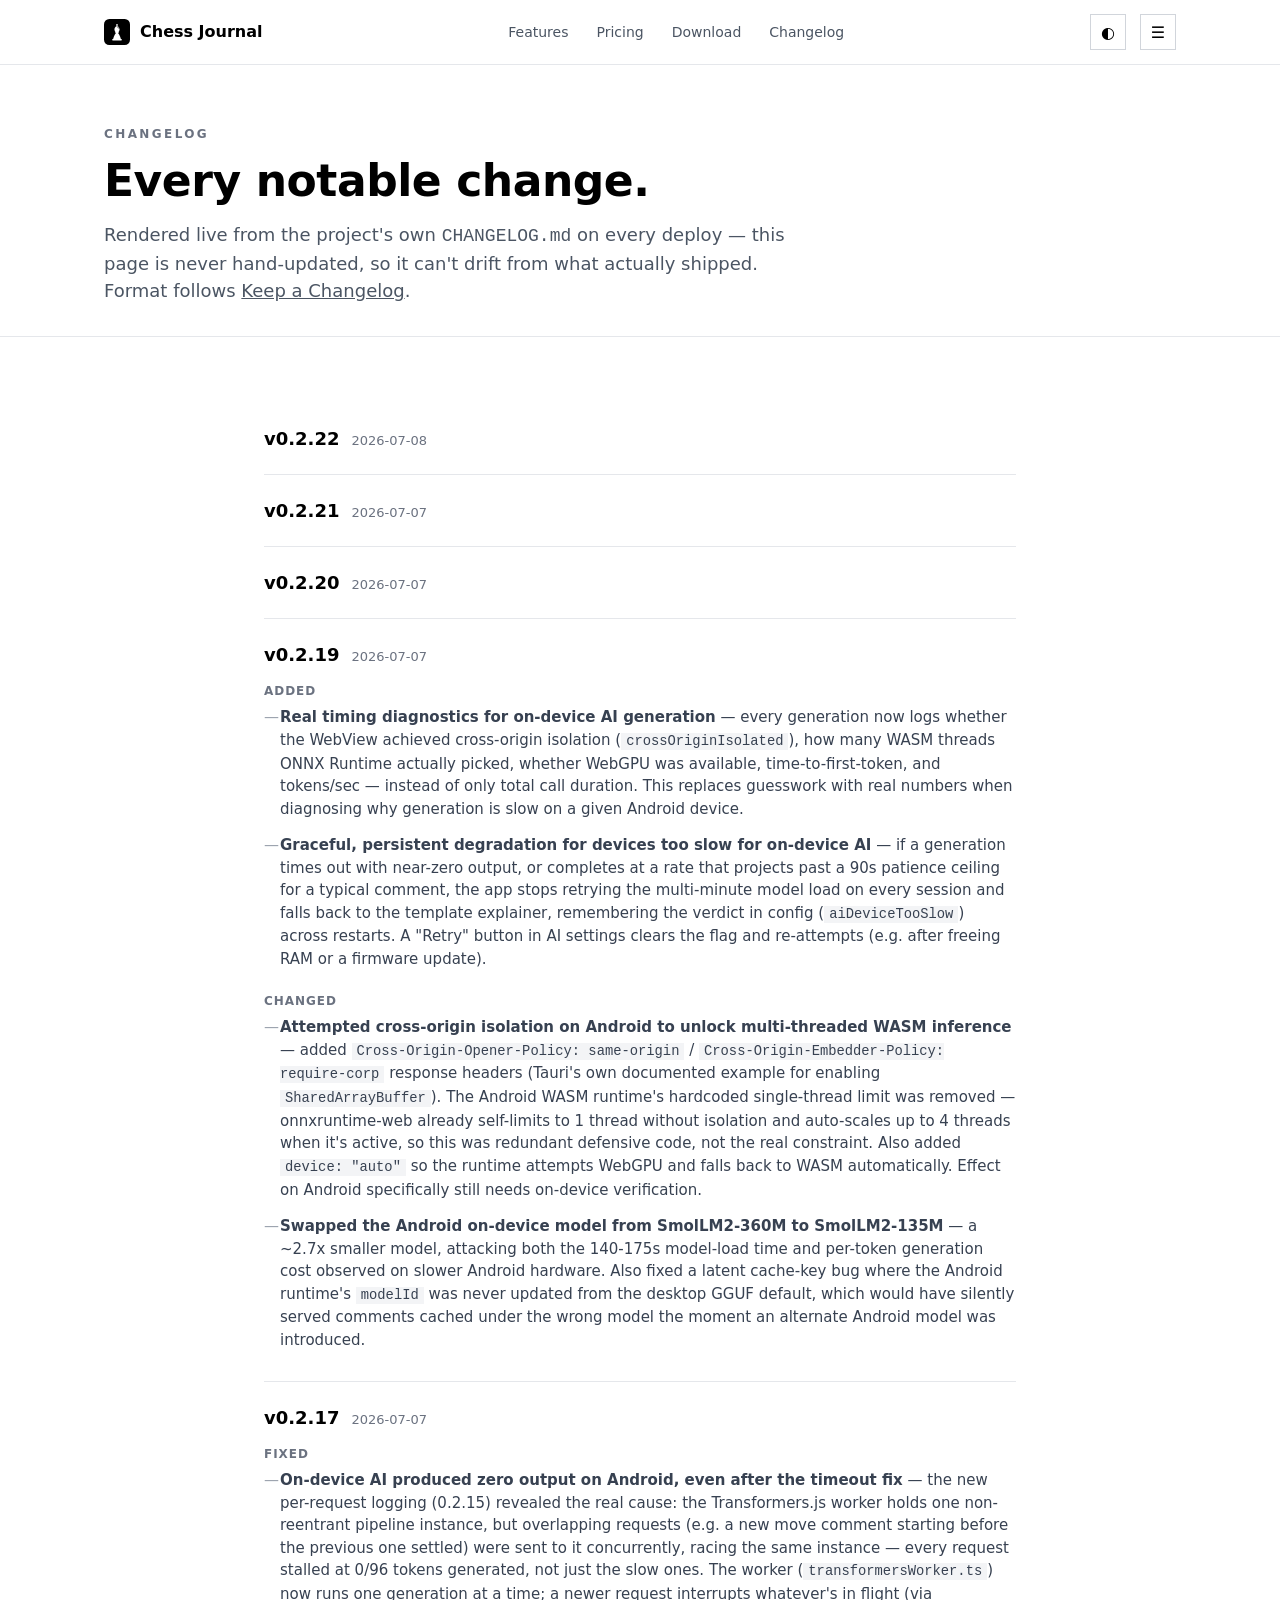
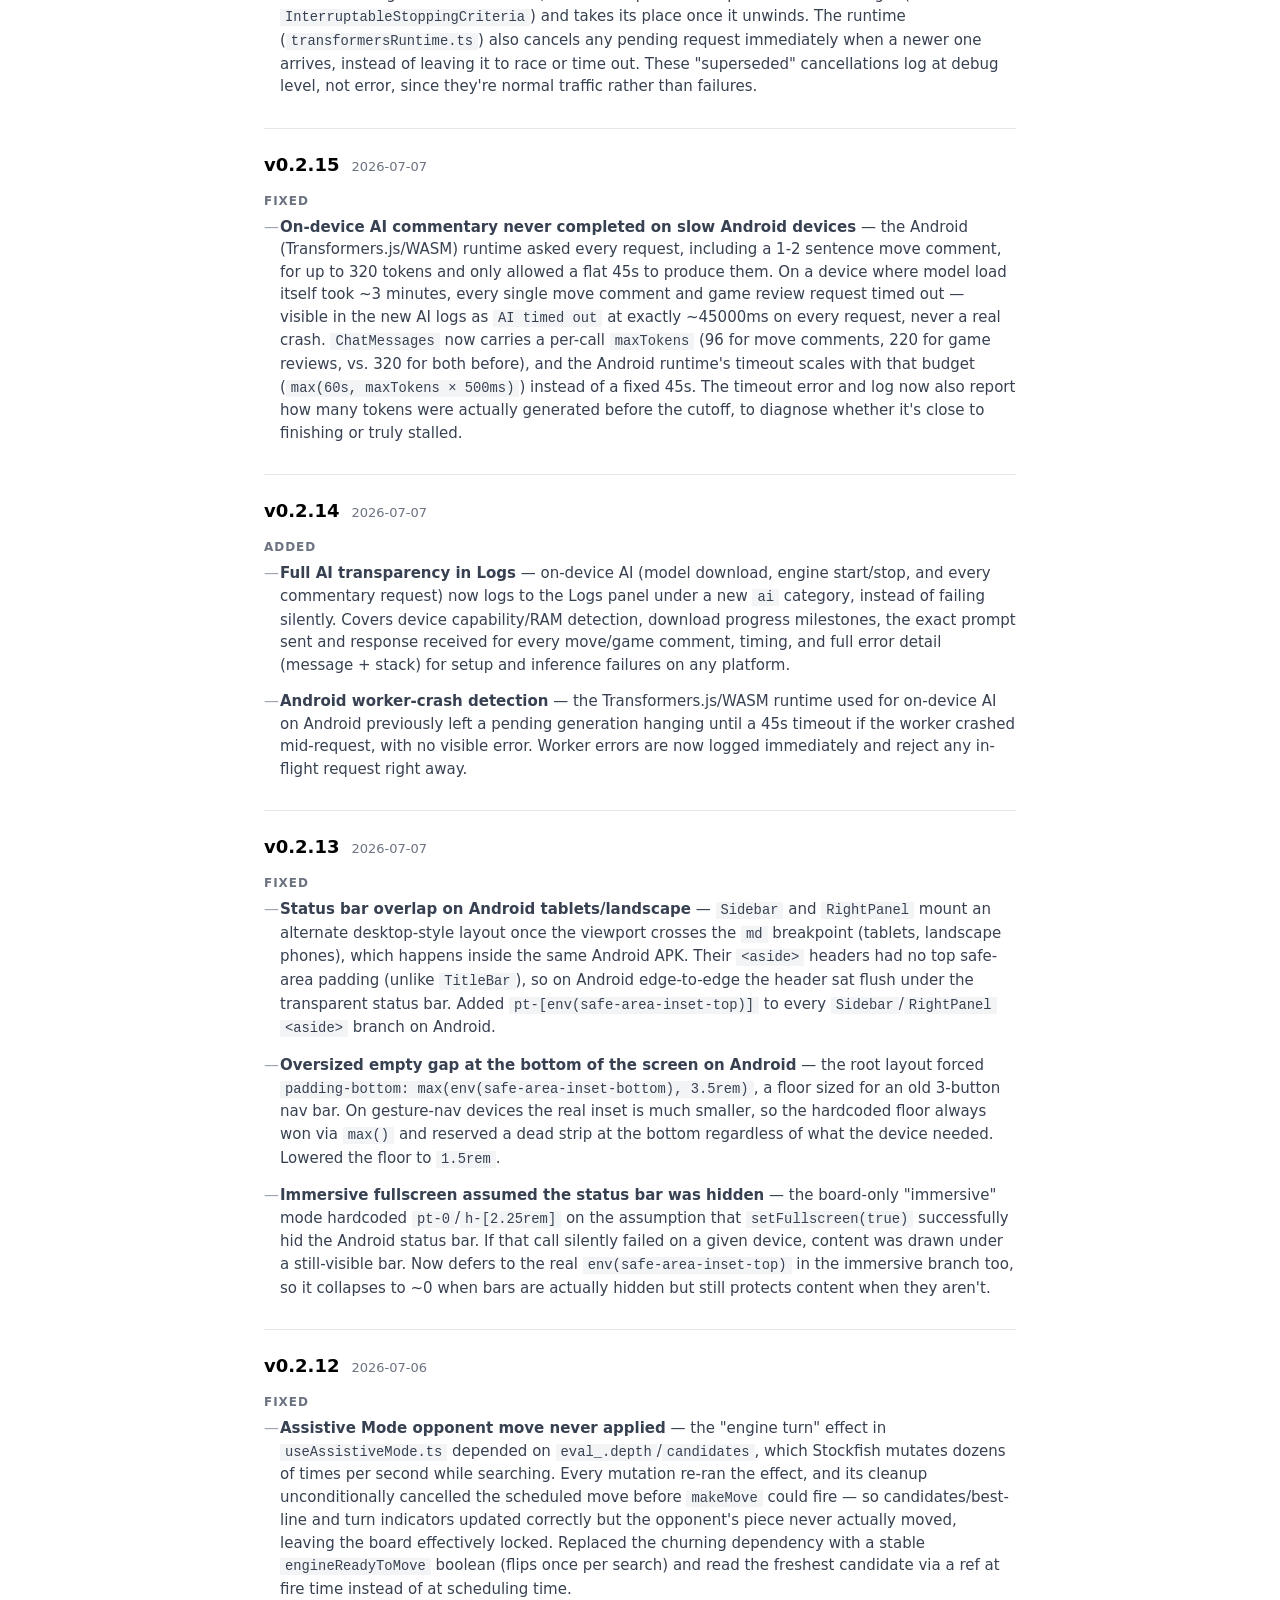
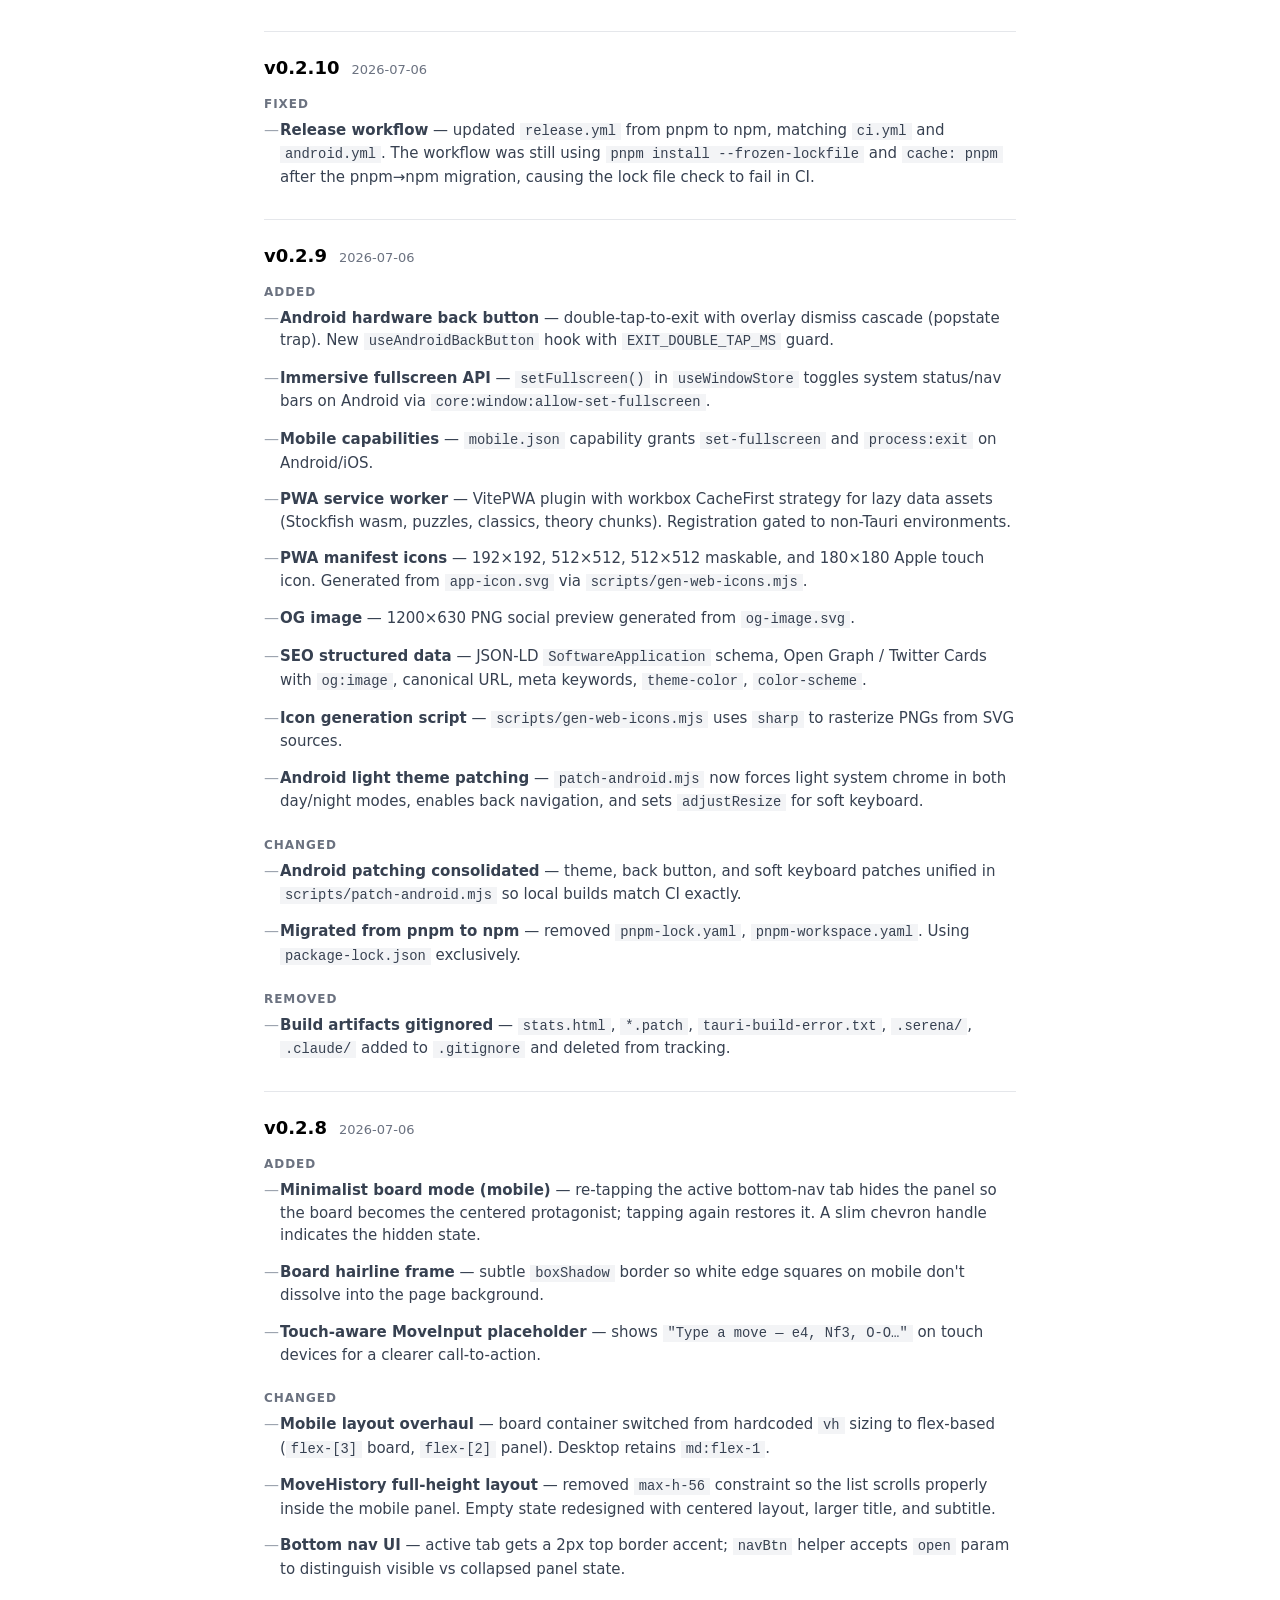
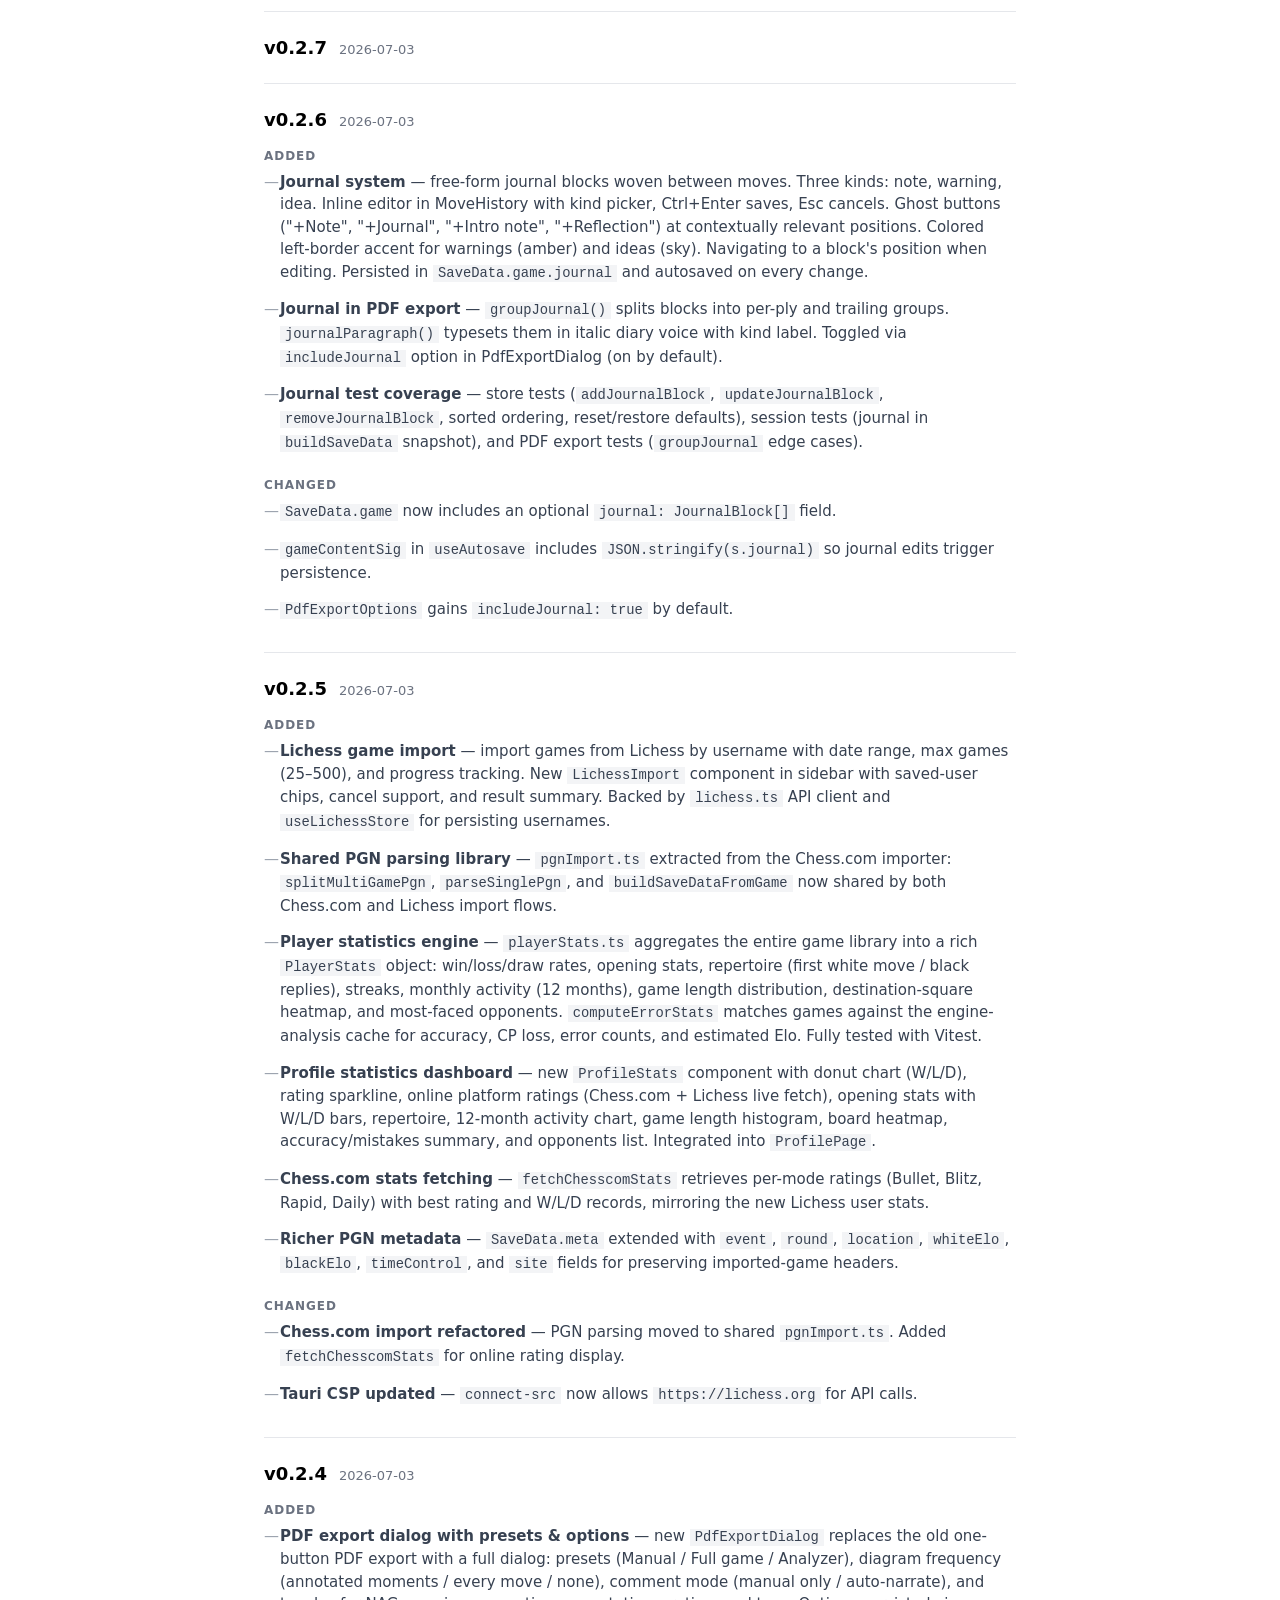
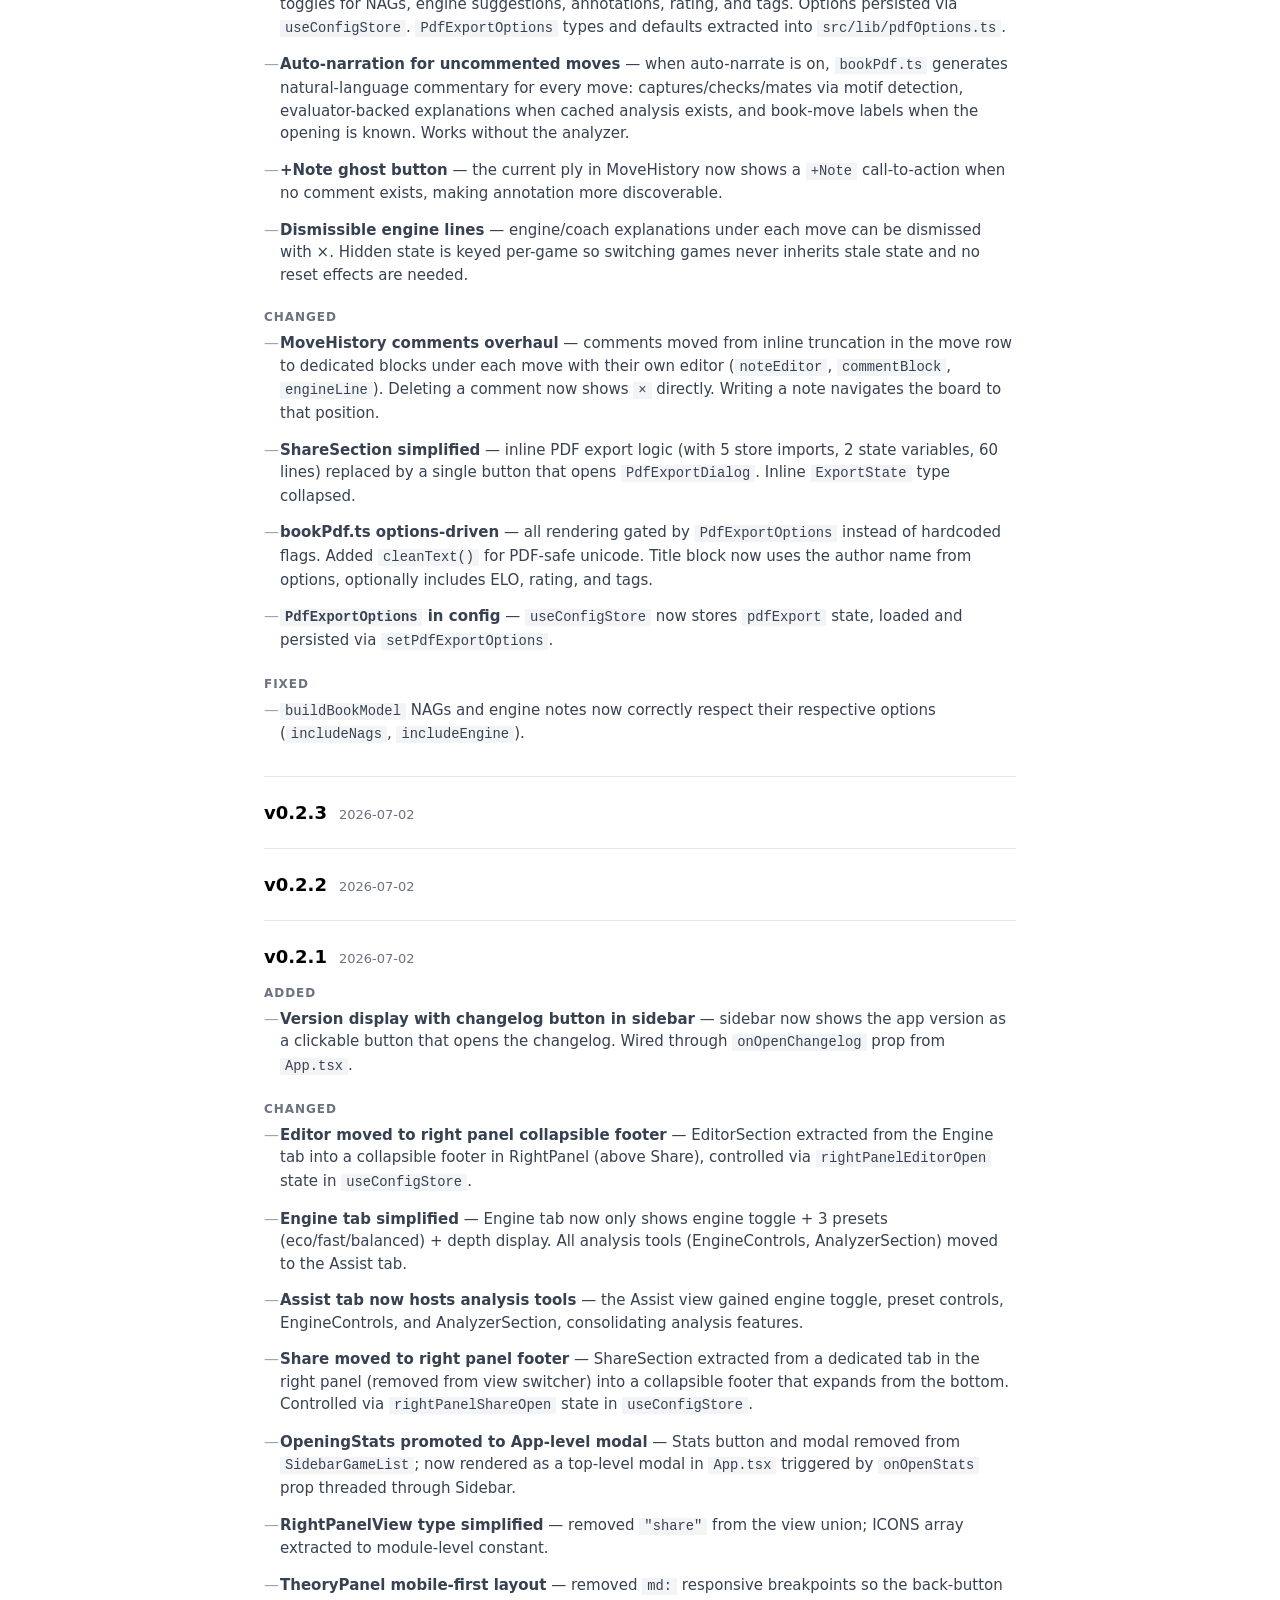
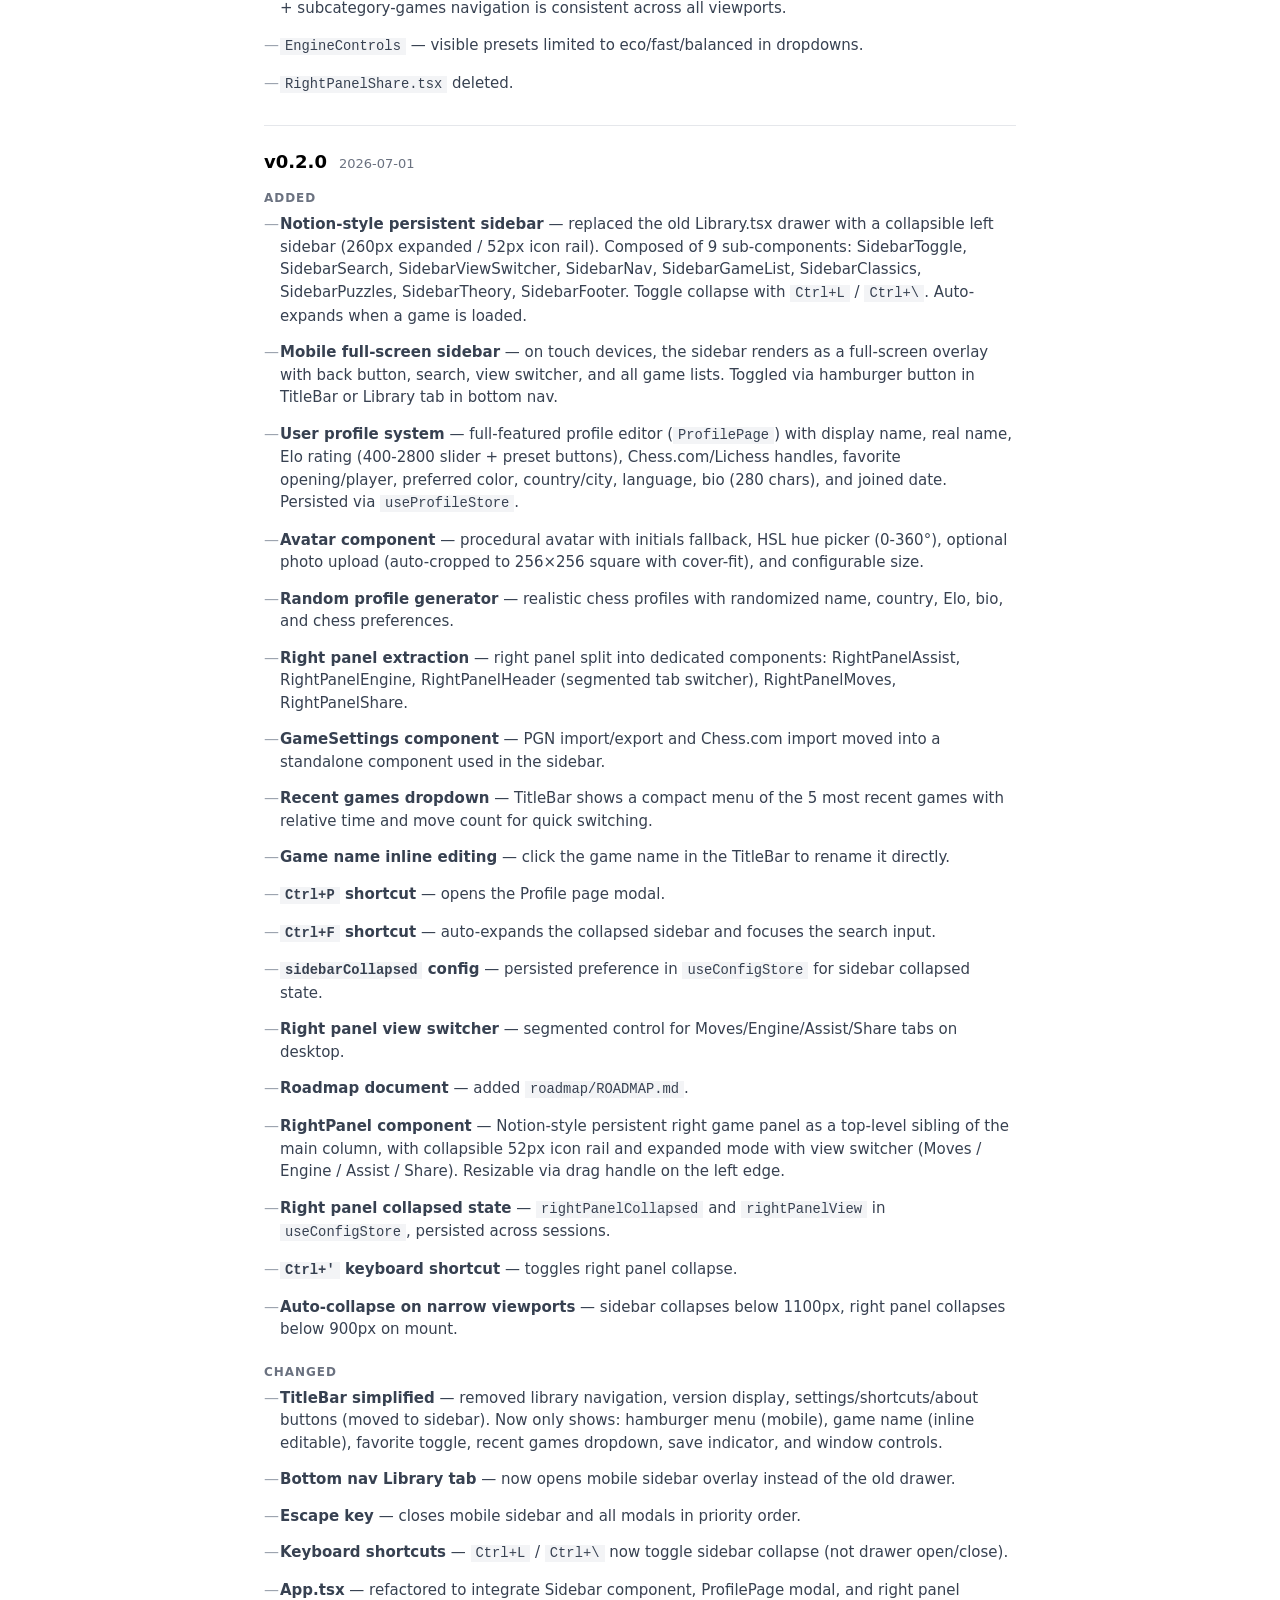
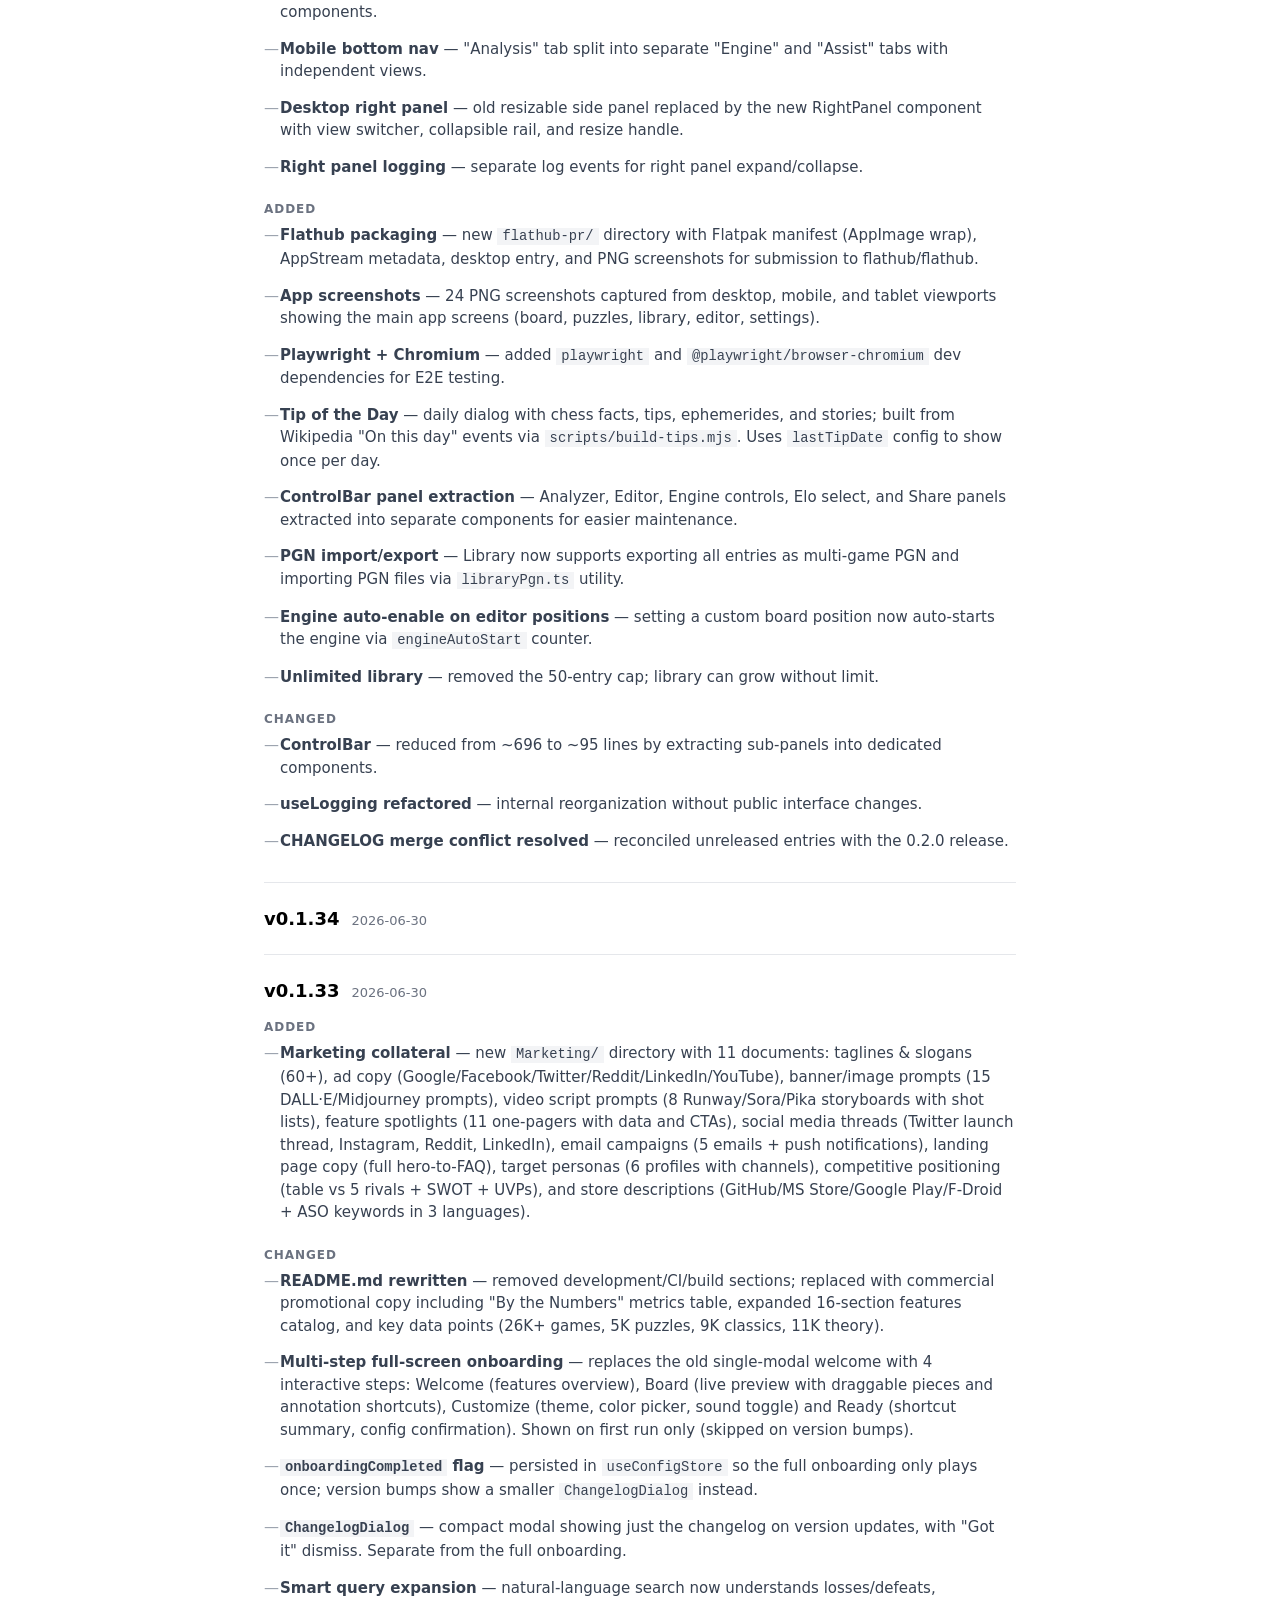
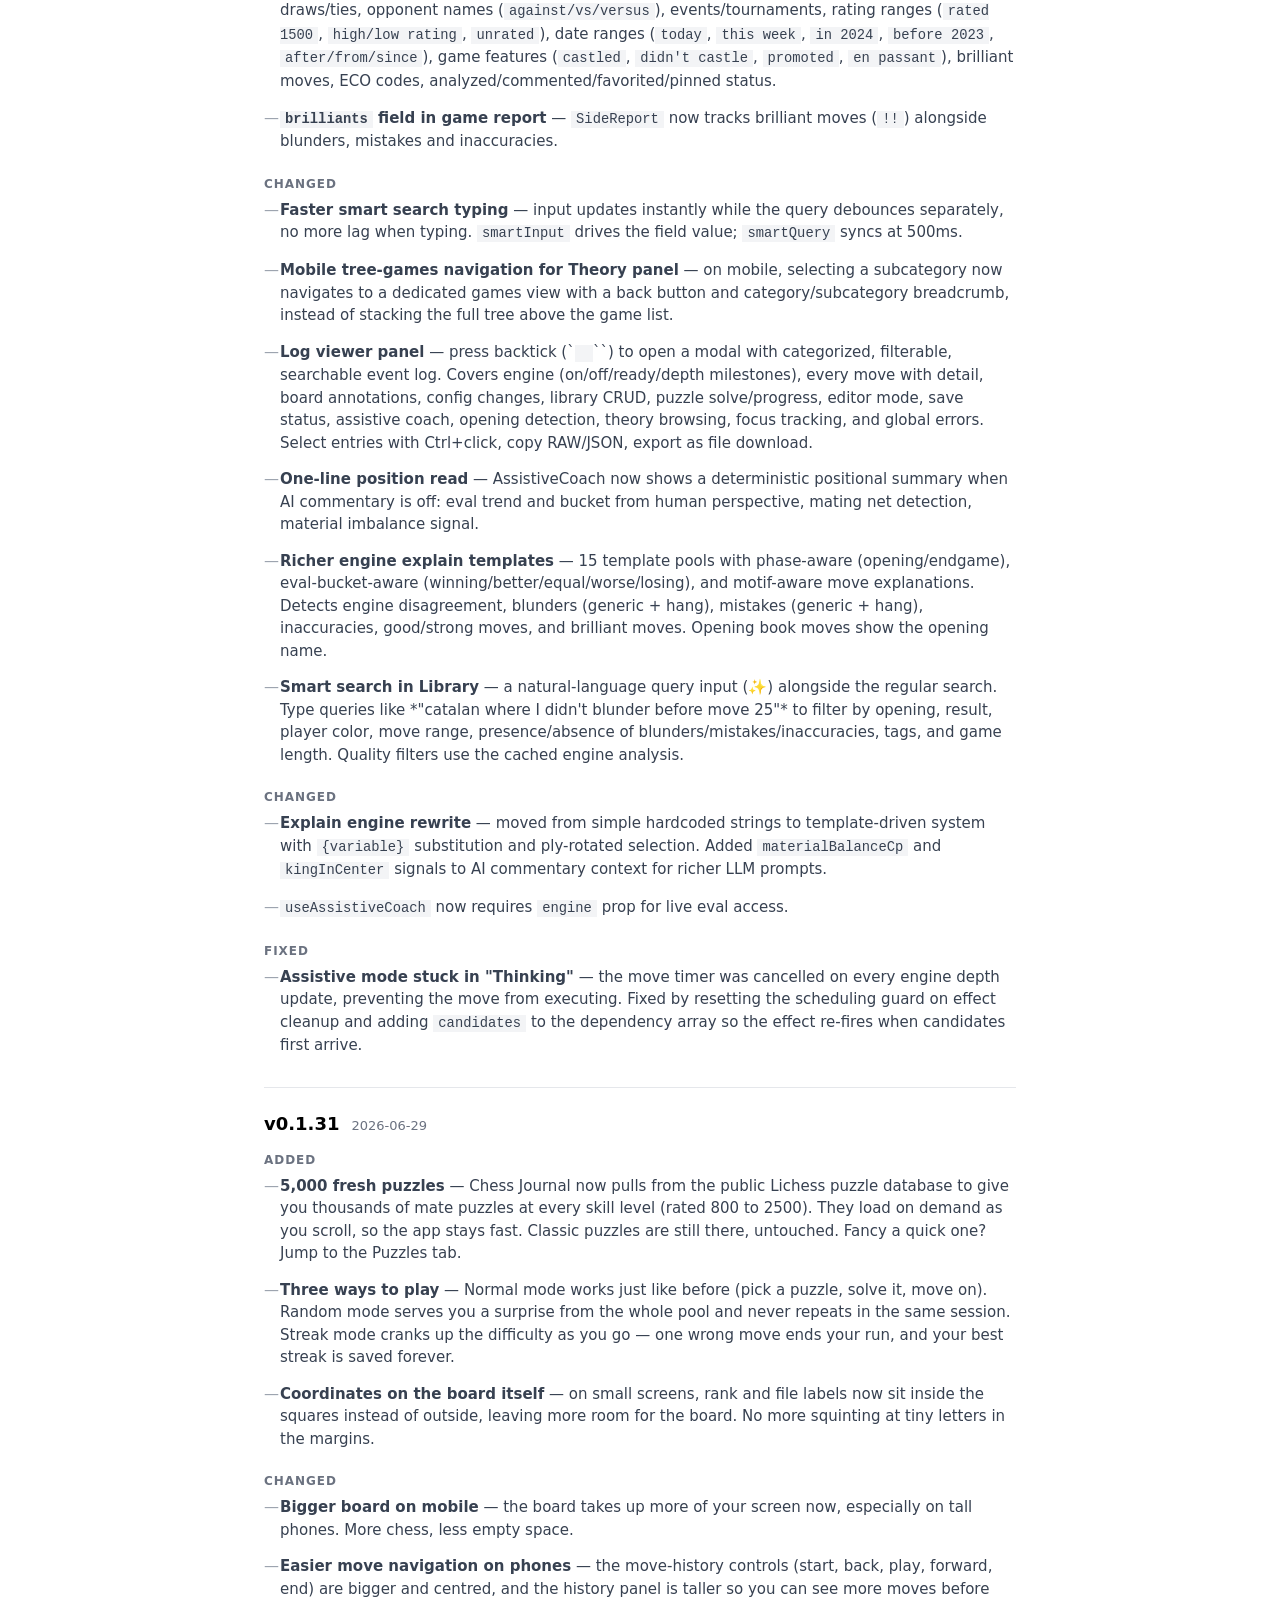
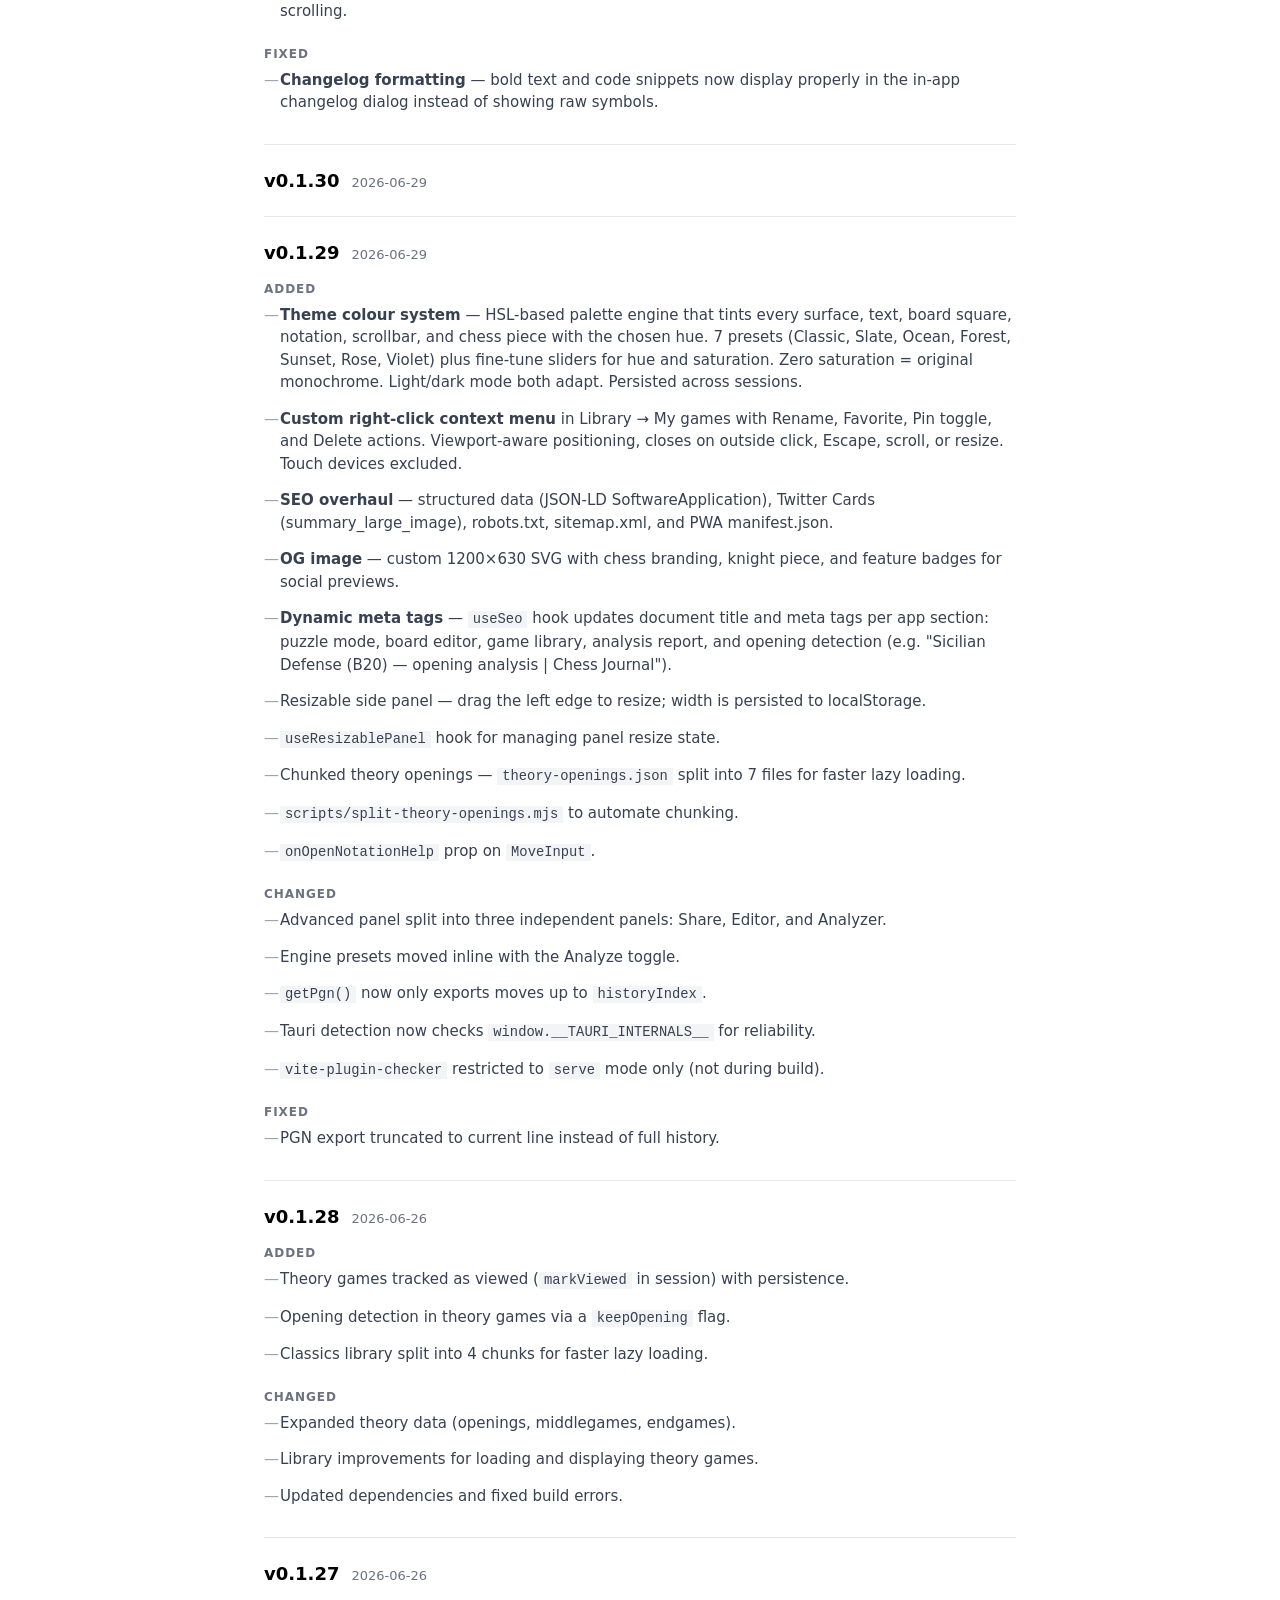
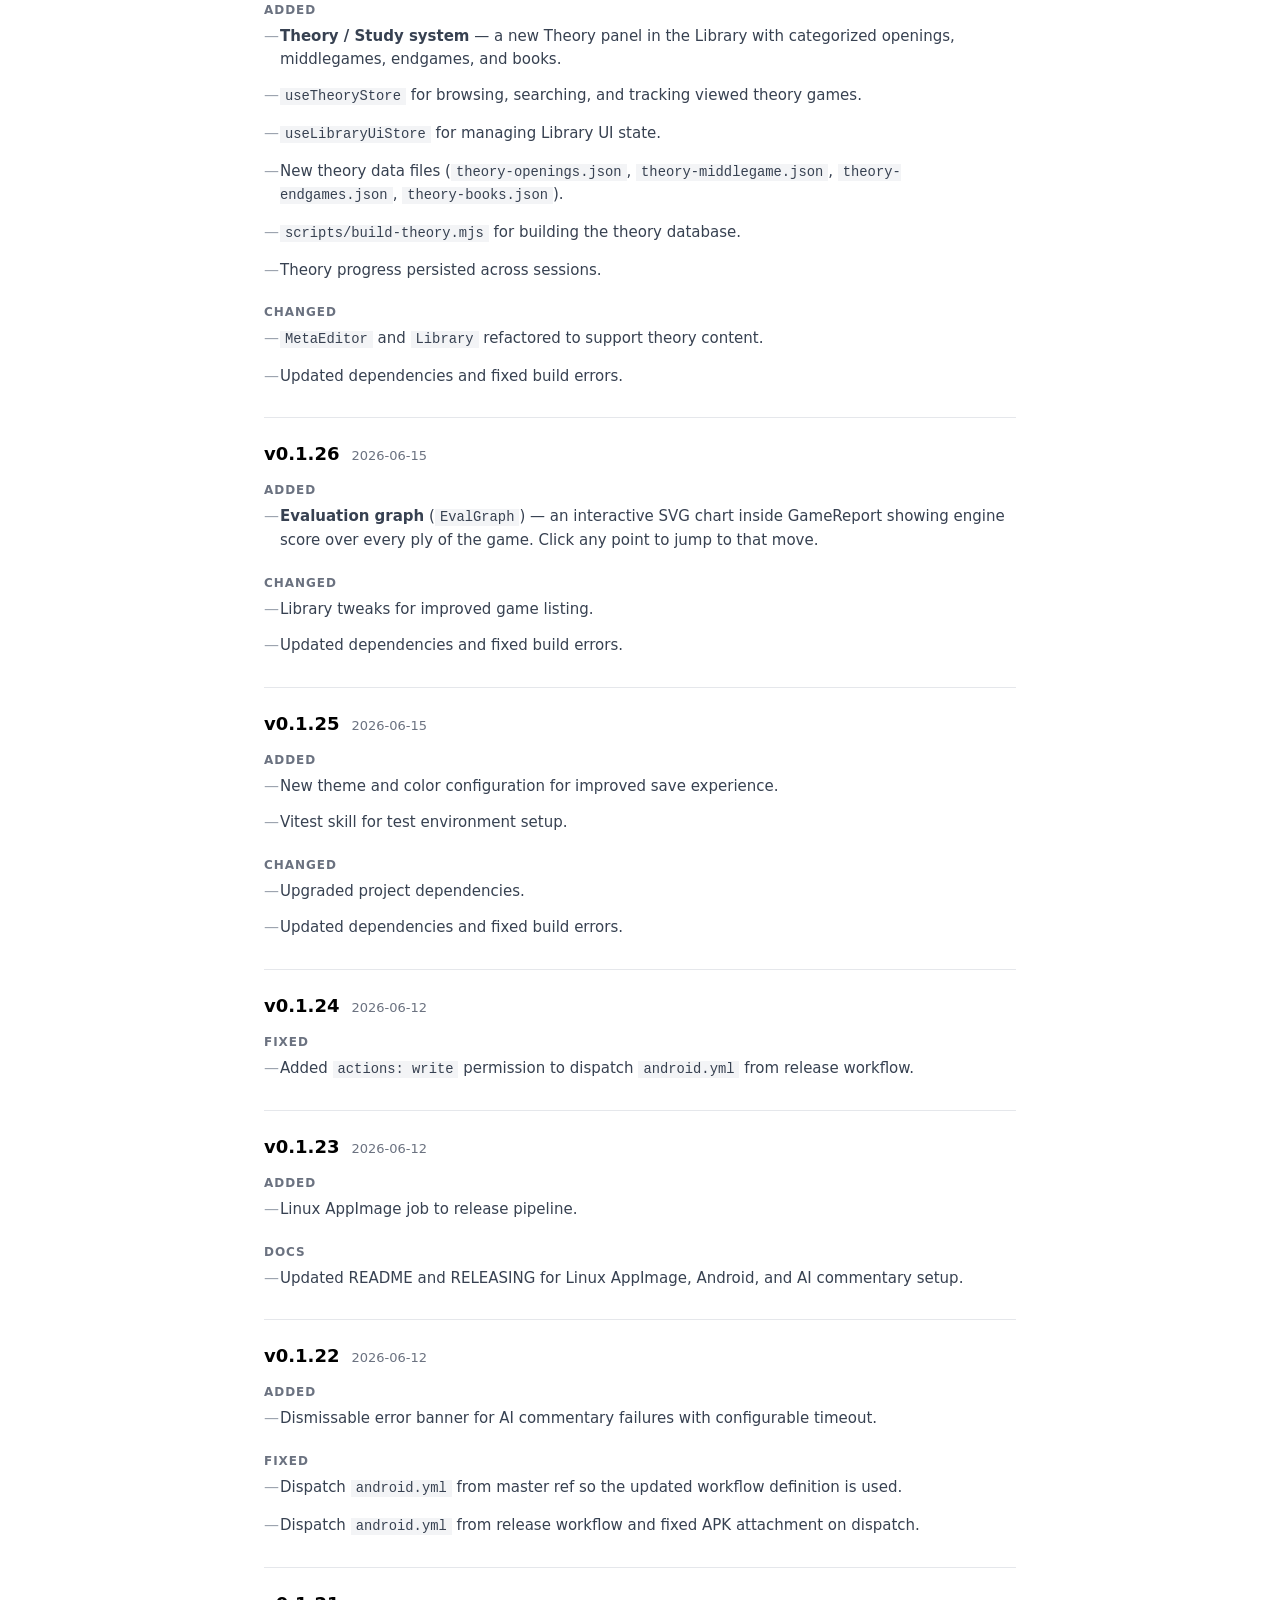
==== changelog.html @ 018fe24e "Initial publish of Chess Journal marketing site" ====
<!doctype html>
<html lang="en">
<head>
<meta charset="UTF-8" />
<meta name="viewport" content="width=device-width, initial-scale=1" />
<title>Changelog — Chess Journal</title>
<meta name="description" content="Every notable change to Chess Journal, version by version — pulled live from the project's own CHANGELOG.md." />
<link rel="canonical" href="https://sazardev.github.io/chess-journal/changelog.html" />
<link rel="icon" type="image/svg+xml" href="./assets/img/brand/favicon.svg" />
<meta name="theme-color" content="#ffffff" media="(prefers-color-scheme: light)" />
<meta name="theme-color" content="#0c0c0d" media="(prefers-color-scheme: dark)" />
<link href="https://api.fontshare.com/v2/css?f[]=general-sans@400,500,600,700&display=swap" rel="stylesheet" />
<link rel="stylesheet" href="./assets/css/style.css" />
</head>
<body>

<a class="skip-link" href="#main">Skip to content</a>

<header class="site">
  <nav class="wrap nav">
    <a class="brand" href="./index.html">
      <img src="./assets/img/brand/app-icon.svg" alt="" width="26" height="26" />
      Chess Journal
    </a>
    <div class="nav-links">
      <a href="./index.html#features">Features</a>
      <a href="./index.html#pricing">Pricing</a>
      <a href="./index.html#download">Download</a>
      <a href="./changelog.html">Changelog</a>    </div>
    <div class="nav-right">
      <button class="icon-btn" id="theme-toggle" aria-label="Toggle dark mode" title="Toggle dark mode">◐</button>
      <button class="icon-btn nav-toggle" aria-label="Toggle menu" aria-expanded="false">☰</button>
    </div>
  </nav>
</header>

<main id="main">
  <section class="page-hero">
    <div class="wrap">
      <span class="kicker">Changelog</span>
      <h1 style="font-size: clamp(30px, 4.4vw, 44px)">Every notable change.</h1>
      <p class="lede">
        Rendered live from the project's own <code>CHANGELOG.md</code> on every
        deploy — this page is never hand-updated, so it can't drift from what
        actually shipped. Format follows
        <a href="https://keepachangelog.com/" target="_blank" rel="noopener">Keep a Changelog</a>.
      </p>
    </div>
  </section>

  <section>
    <div class="wrap prose" style="max-width: 800px;">
      <div id="changelog-full">
        <p>Loading changelog…</p>
      </div>
    </div>
  </section>
</main>

<footer class="site">
  <div class="wrap footer-bottom">
    <span>© 2026 sazardev. Chess Journal is proprietary software — see <a href="./terms.html">Terms &amp; License</a>.</span>
    <a href="./index.html">← Back to Chess Journal</a>
  </div>
</footer>

<script src="./assets/js/main.js"></script>
</body>
</html>
---- assets/css/style.css ----
/* Chess Journal — marketing site
   Design tokens mirror src/index.css exactly: monochrome black/white/gray,
   General Sans, border-radius 0 everywhere, no shadows, no gradients. */

:root {
  color-scheme: light;
  --c-white: #ffffff;
  --c-black: #000000;
  --c-gray-50: #f9fafb;
  --c-gray-100: #f3f4f6;
  --c-gray-200: #e5e7eb;
  --c-gray-300: #d1d5db;
  --c-gray-400: #9ca3af;
  --c-gray-500: #6b7280;
  --c-gray-600: #4b5563;
  --c-gray-700: #374151;
  --c-gray-800: #1f2937;
  --c-gray-900: #111827;
  --c-board-light: #ffffff;
  --c-board-dark: #b0b0b0;
  --font-sans: "General Sans", ui-sans-serif, system-ui, sans-serif;
  --max: 1120px;
}

@media (prefers-color-scheme: dark) {
  :root:not([data-theme="light"]) {
    color-scheme: dark;
    --c-white: #0c0c0d;
    --c-black: #f4f4f5;
    --c-gray-50: #161617;
    --c-gray-100: #1f1f21;
    --c-gray-200: #2a2a2d;
    --c-gray-300: #3c3c41;
    --c-gray-400: #8a8a92;
    --c-gray-500: #a1a1aa;
    --c-gray-600: #c2c2c9;
    --c-gray-700: #d6d6db;
    --c-gray-800: #e6e6e9;
    --c-gray-900: #f0f0f2;
    --c-board-light: #3c3c41;
    --c-board-dark: #262629;
  }
}

:root[data-theme="dark"] {
  color-scheme: dark;
  --c-white: #0c0c0d;
  --c-black: #f4f4f5;
  --c-gray-50: #161617;
  --c-gray-100: #1f1f21;
  --c-gray-200: #2a2a2d;
  --c-gray-300: #3c3c41;
  --c-gray-400: #8a8a92;
  --c-gray-500: #a1a1aa;
  --c-gray-600: #c2c2c9;
  --c-gray-700: #d6d6db;
  --c-gray-800: #e6e6e9;
  --c-gray-900: #f0f0f2;
  --c-board-light: #3c3c41;
  --c-board-dark: #262629;
}

* {
  margin: 0;
  padding: 0;
  box-sizing: border-box;
  border-radius: 0 !important;
}

html {
  scroll-behavior: smooth;
}

body {
  font-family: var(--font-sans);
  background: var(--c-white);
  color: var(--c-black);
  -webkit-font-smoothing: antialiased;
  -moz-osx-font-smoothing: grayscale;
  line-height: 1.5;
}

img,
video {
  max-width: 100%;
  display: block;
}

a {
  color: inherit;
}

ul,
ol {
  list-style: none;
}

button,
input,
select {
  font-family: inherit;
  font-size: inherit;
  color: inherit;
}

::selection {
  background: var(--c-black);
  color: var(--c-white);
}

/* ---------- layout ---------- */

.wrap {
  max-width: var(--max);
  margin-inline: auto;
  padding-inline: 24px;
}

section {
  padding-block: 88px;
  border-bottom: 1px solid var(--c-gray-200);
}

section:last-of-type {
  border-bottom: none;
}

.section-head {
  max-width: 680px;
  margin-bottom: 48px;
}

.section-head.center {
  max-width: 620px;
  margin-inline: auto;
  text-align: center;
}

.kicker {
  display: inline-block;
  font-size: 12px;
  font-weight: 600;
  letter-spacing: 0.2em;
  text-transform: uppercase;
  color: var(--c-gray-500);
  margin-bottom: 14px;
}

h1,
h2,
h3,
h4 {
  font-weight: 700;
  letter-spacing: -0.01em;
  line-height: 1.1;
}

h1 {
  font-size: clamp(34px, 5.4vw, 60px);
}

h2 {
  font-size: clamp(26px, 3.6vw, 38px);
}

h3 {
  font-size: 19px;
}

p {
  color: var(--c-gray-600);
}

.lede {
  font-size: 18px;
  color: var(--c-gray-600);
  margin-top: 16px;
  max-width: 60ch;
}

.section-head.center .lede {
  margin-inline: auto;
}

/* ---------- nav ---------- */

header.site {
  position: sticky;
  top: 0;
  z-index: 40;
  background: var(--c-white);
  border-bottom: 1px solid var(--c-gray-200);
}

.nav {
  display: flex;
  align-items: center;
  justify-content: space-between;
  height: 64px;
}

.brand {
  display: flex;
  align-items: center;
  gap: 10px;
  font-weight: 700;
  font-size: 16px;
  text-decoration: none;
}

.brand img {
  width: 26px;
  height: 26px;
}

.nav-links {
  display: flex;
  align-items: center;
  gap: 28px;
}

.nav-links a {
  text-decoration: none;
  font-size: 14px;
  font-weight: 500;
  color: var(--c-gray-600);
}

.nav-links a:hover {
  color: var(--c-black);
}

.nav-right {
  display: flex;
  align-items: center;
  gap: 14px;
}

.nav-toggle {
  display: none;
}

@media (max-width: 860px) {
  .nav-links {
    position: absolute;
    top: 64px;
    left: 0;
    right: 0;
    background: var(--c-white);
    border-bottom: 1px solid var(--c-gray-200);
    flex-direction: column;
    align-items: flex-start;
    gap: 0;
    display: none;
  }

  .nav-links.open {
    display: flex;
  }

  .nav-links a {
    width: 100%;
    padding: 14px 24px;
    border-bottom: 1px solid var(--c-gray-100);
  }

  .nav-toggle {
    display: block;
  }
}

/* ---------- buttons ---------- */

.btn {
  display: inline-flex;
  align-items: center;
  justify-content: center;
  gap: 8px;
  padding: 13px 22px;
  font-size: 14px;
  font-weight: 600;
  text-decoration: none;
  border: 1px solid var(--c-black);
  cursor: pointer;
  white-space: nowrap;
  line-height: 1;
}

.btn-primary {
  background: var(--c-black);
  color: var(--c-white);
}

.btn-primary:hover {
  background: var(--c-gray-700);
  border-color: var(--c-gray-700);
}

.btn-ghost {
  background: transparent;
  color: var(--c-black);
}

.btn-ghost:hover {
  background: var(--c-gray-100);
}

.btn-disabled,
.btn[aria-disabled="true"] {
  background: var(--c-gray-100);
  color: var(--c-gray-400);
  border-color: var(--c-gray-200);
  cursor: not-allowed;
}

.btn-sm {
  padding: 8px 14px;
  font-size: 13px;
}

.icon-btn {
  width: 36px;
  height: 36px;
  display: inline-flex;
  align-items: center;
  justify-content: center;
  border: 1px solid var(--c-gray-300);
  background: transparent;
  cursor: pointer;
}

.icon-btn:hover {
  background: var(--c-gray-100);
}

/* ---------- hero ---------- */

.hero {
  padding-top: 72px;
  padding-bottom: 72px;
}

.hero-grid {
  display: grid;
  grid-template-columns: 1.05fr 0.95fr;
  gap: 56px;
  align-items: center;
}

@media (max-width: 900px) {
  .hero-grid {
    grid-template-columns: 1fr;
  }
}

.hero-ctas {
  display: flex;
  gap: 12px;
  margin-top: 32px;
  flex-wrap: wrap;
}

.hero-meta {
  margin-top: 18px;
  font-size: 13px;
  color: var(--c-gray-500);
}

/* ---------- chip / badge ---------- */

.chip {
  display: inline-flex;
  align-items: center;
  gap: 6px;
  font-size: 11px;
  font-weight: 600;
  letter-spacing: 0.06em;
  text-transform: uppercase;
  padding: 4px 9px;
  border: 1px solid var(--c-gray-300);
  color: var(--c-gray-600);
}

.chip-free {
  border-color: var(--c-black);
  color: var(--c-black);
}

.chip-unlock {
  border-color: var(--c-gray-400);
  color: var(--c-gray-500);
}

.chip-soon {
  border-style: dashed;
}

/* ---------- trust bar ---------- */

.trust-bar {
  padding-block: 28px;
  border-bottom: 1px solid var(--c-gray-200);
}

.trust-row {
  display: flex;
  flex-wrap: wrap;
  gap: 12px;
  justify-content: center;
}

/* ---------- stats ---------- */

.stats-grid {
  display: grid;
  grid-template-columns: repeat(4, 1fr);
  border: 1px solid var(--c-gray-200);
}

.stat {
  padding: 28px 20px;
  border-right: 1px solid var(--c-gray-200);
  border-bottom: 1px solid var(--c-gray-200);
}

.stat:nth-child(4n) {
  border-right: none;
}

.stat-value {
  font-size: 32px;
  font-weight: 700;
  letter-spacing: -0.01em;
}

.stat-label {
  font-size: 13px;
  color: var(--c-gray-500);
  margin-top: 4px;
}

@media (max-width: 760px) {
  .stats-grid {
    grid-template-columns: repeat(2, 1fr);
  }
  .stat:nth-child(4n) {
    border-right: 1px solid var(--c-gray-200);
  }
  .stat:nth-child(2n) {
    border-right: none;
  }
}

/* ---------- feature grid ---------- */

.grid-3 {
  display: grid;
  grid-template-columns: repeat(3, 1fr);
  gap: 1px;
  background: var(--c-gray-200);
  border: 1px solid var(--c-gray-200);
}

.grid-2 {
  display: grid;
  grid-template-columns: repeat(2, 1fr);
  gap: 1px;
  background: var(--c-gray-200);
  border: 1px solid var(--c-gray-200);
}

@media (max-width: 860px) {
  .grid-3 {
    grid-template-columns: repeat(2, 1fr);
  }
}

@media (max-width: 620px) {
  .grid-3,
  .grid-2 {
    grid-template-columns: 1fr;
  }
}

.card {
  background: var(--c-white);
  padding: 26px 24px;
  display: flex;
  flex-direction: column;
  gap: 10px;
}

.card h3 {
  margin-top: 2px;
}

.card p {
  font-size: 14px;
}

.card-top {
  display: flex;
  align-items: center;
  justify-content: space-between;
  gap: 10px;
}

.glyph {
  font-size: 20px;
}

/* ---------- how it works ---------- */

.steps {
  display: grid;
  grid-template-columns: repeat(5, 1fr);
  gap: 24px;
  counter-reset: step;
}

@media (max-width: 960px) {
  .steps {
    grid-template-columns: repeat(2, 1fr);
  }
}

@media (max-width: 560px) {
  .steps {
    grid-template-columns: 1fr;
  }
}

.step {
  border-top: 2px solid var(--c-black);
  padding-top: 14px;
}

.step-num {
  font-size: 12px;
  font-weight: 700;
  letter-spacing: 0.1em;
  color: var(--c-gray-400);
}

.step h4 {
  margin-top: 8px;
  font-size: 16px;
}

.step p {
  font-size: 13px;
  margin-top: 6px;
}

/* ---------- tabs ---------- */

.tabs {
  display: flex;
  flex-wrap: wrap;
  gap: 8px;
  margin-bottom: 28px;
}

.tab {
  border: 1px solid var(--c-gray-300);
  background: transparent;
  padding: 9px 16px;
  font-size: 13px;
  font-weight: 600;
  cursor: pointer;
}

.tab[aria-selected="true"] {
  background: var(--c-black);
  color: var(--c-white);
  border-color: var(--c-black);
}

.shot-grid {
  display: grid;
  grid-template-columns: repeat(4, 1fr);
  gap: 14px;
}

@media (max-width: 900px) {
  .shot-grid {
    grid-template-columns: repeat(3, 1fr);
  }
}

@media (max-width: 620px) {
  .shot-grid {
    grid-template-columns: repeat(2, 1fr);
  }
}

.shot {
  border: 1px solid var(--c-gray-200);
  cursor: zoom-in;
  overflow: hidden;
  background: var(--c-gray-50);
}

.shot img {
  width: 100%;
  height: 100%;
  object-fit: cover;
  aspect-ratio: 16/10;
}

.shot.portrait img {
  aspect-ratio: 9/16;
  object-position: top;
}

.shot figcaption {
  font-size: 12px;
  padding: 8px 10px;
  border-top: 1px solid var(--c-gray-200);
  color: var(--c-gray-500);
}

.tabpanel[hidden] {
  display: none;
}

/* lightbox */

.lightbox {
  position: fixed;
  inset: 0;
  background: rgba(0, 0, 0, 0.88);
  display: none;
  align-items: center;
  justify-content: center;
  z-index: 100;
  padding: 32px;
}

.lightbox.open {
  display: flex;
}

.lightbox img {
  max-height: 88vh;
  border: 1px solid var(--c-gray-500);
}

.lightbox-close {
  position: absolute;
  top: 24px;
  right: 24px;
  color: #fff;
  border: 1px solid #fff;
  background: transparent;
  width: 40px;
  height: 40px;
  cursor: pointer;
}

/* ---------- video grid ---------- */

.video-feature {
  border: 1px solid var(--c-gray-200);
  margin-bottom: 40px;
}

.video-feature video {
  width: 100%;
  background: #000;
}

.video-feature figcaption {
  padding: 14px 18px;
  font-size: 14px;
  color: var(--c-gray-600);
  border-top: 1px solid var(--c-gray-200);
}

.video-grid {
  display: grid;
  grid-template-columns: repeat(3, 1fr);
  gap: 16px;
}

@media (max-width: 760px) {
  .video-grid {
    grid-template-columns: repeat(2, 1fr);
  }
}

@media (max-width: 520px) {
  .video-grid {
    grid-template-columns: 1fr;
  }
}

.video-card {
  border: 1px solid var(--c-gray-200);
}

.video-card video {
  width: 100%;
  background: #000;
  aspect-ratio: 9/16;
  object-fit: cover;
}

.video-card figcaption {
  font-size: 13px;
  padding: 10px 12px;
  color: var(--c-gray-600);
  border-top: 1px solid var(--c-gray-200);
}

/* ---------- pricing ---------- */

.pricing-grid {
  display: grid;
  grid-template-columns: 1fr 1fr;
  border: 1px solid var(--c-gray-200);
}

@media (max-width: 760px) {
  .pricing-grid {
    grid-template-columns: 1fr;
  }
}

.pricing-col {
  padding: 32px 28px;
}

.pricing-col + .pricing-col {
  border-left: 1px solid var(--c-gray-200);
}

@media (max-width: 760px) {
  .pricing-col + .pricing-col {
    border-left: none;
    border-top: 1px solid var(--c-gray-200);
  }
}

.price-tag {
  font-size: 40px;
  font-weight: 700;
  margin-block: 12px 4px;
}

.check-list li {
  display: flex;
  gap: 10px;
  font-size: 14px;
  color: var(--c-gray-700);
  padding-block: 7px;
  border-bottom: 1px solid var(--c-gray-100);
}

.check-list li:last-child {
  border-bottom: none;
}

.check-list li::before {
  content: "—";
  color: var(--c-gray-400);
  flex-shrink: 0;
}

/* ---------- table ---------- */

.table-wrap {
  overflow-x: auto;
  border: 1px solid var(--c-gray-200);
}

table {
  width: 100%;
  border-collapse: collapse;
  font-size: 14px;
  min-width: 640px;
}

th,
td {
  text-align: left;
  padding: 12px 16px;
  border-bottom: 1px solid var(--c-gray-200);
}

th {
  font-size: 12px;
  text-transform: uppercase;
  letter-spacing: 0.06em;
  color: var(--c-gray-500);
  background: var(--c-gray-50);
}

tr:last-child td {
  border-bottom: none;
}

td.yes {
  font-weight: 700;
}

td.no {
  color: var(--c-gray-400);
}

.brand-col {
  font-weight: 700;
}

/* ---------- platform download cards ---------- */

.platform-grid {
  display: grid;
  grid-template-columns: repeat(3, 1fr);
  gap: 1px;
  background: var(--c-gray-200);
  border: 1px solid var(--c-gray-200);
}

@media (max-width: 760px) {
  .platform-grid {
    grid-template-columns: 1fr;
  }
}

.platform-card {
  background: var(--c-white);
  padding: 28px 24px;
  display: flex;
  flex-direction: column;
  gap: 14px;
}

.platform-card > .btn {
  margin-top: auto;
}

.platform-icon {
  font-size: 26px;
}

.platform-file {
  font-size: 12px;
  color: var(--c-gray-500);
  font-family: monospace;
  word-break: break-all;
}

/* ---------- personas ---------- */

.persona-grid {
  display: grid;
  grid-template-columns: repeat(3, 1fr);
  gap: 1px;
  background: var(--c-gray-200);
  border: 1px solid var(--c-gray-200);
}

@media (max-width: 860px) {
  .persona-grid {
    grid-template-columns: repeat(2, 1fr);
  }
}

@media (max-width: 560px) {
  .persona-grid {
    grid-template-columns: 1fr;
  }
}

.persona-card {
  background: var(--c-white);
  padding: 22px 20px;
}

.persona-card .kicker {
  margin-bottom: 8px;
}

.persona-quote {
  font-size: 14px;
  font-style: italic;
  color: var(--c-gray-700);
  margin-top: 10px;
  border-left: 2px solid var(--c-gray-300);
  padding-left: 10px;
}

/* ---------- donate ---------- */

.donate-grid {
  display: grid;
  grid-template-columns: repeat(2, 1fr);
  gap: 1px;
  background: var(--c-gray-200);
  border: 1px solid var(--c-gray-200);
  max-width: 640px;
  margin-inline: auto;
}

@media (max-width: 760px) {
  .donate-grid {
    grid-template-columns: 1fr;
  }
}

.donate-card {
  background: var(--c-white);
  padding: 24px;
  display: flex;
  flex-direction: column;
  gap: 12px;
}

/* ---------- changelog teaser / full ---------- */

.changelog-entry {
  border-bottom: 1px solid var(--c-gray-200);
  padding-block: 22px;
}

.changelog-entry:first-child {
  padding-top: 0;
}

.changelog-entry:last-child {
  border-bottom: none;
}

.changelog-version {
  display: flex;
  align-items: baseline;
  gap: 12px;
  flex-wrap: wrap;
}

.changelog-version .v {
  font-weight: 700;
  font-size: 18px;
}

.changelog-version .d {
  font-size: 13px;
  color: var(--c-gray-500);
}

.changelog-group h5 {
  font-size: 12px;
  text-transform: uppercase;
  letter-spacing: 0.08em;
  color: var(--c-gray-500);
  margin-top: 14px;
  margin-bottom: 6px;
}

.changelog-group ul {
  display: flex;
  flex-direction: column;
  gap: 6px;
}

.changelog-group li {
  font-size: 14px;
  color: var(--c-gray-700);
  padding-left: 14px;
  position: relative;
}

.changelog-group li::before {
  content: "•";
  position: absolute;
  left: 0;
  color: var(--c-gray-400);
}

.changelog-group code {
  background: var(--c-gray-100);
  padding: 1px 5px;
  font-size: 0.92em;
  font-family: monospace;
}

/* ---------- faq ---------- */

details.faq-item {
  border-bottom: 1px solid var(--c-gray-200);
  padding-block: 16px;
}

details.faq-item:first-of-type {
  border-top: 1px solid var(--c-gray-200);
}

details.faq-item summary {
  cursor: pointer;
  font-weight: 600;
  font-size: 15px;
  list-style: none;
  display: flex;
  justify-content: space-between;
  align-items: center;
  gap: 12px;
}

details.faq-item summary::-webkit-details-marker {
  display: none;
}

details.faq-item summary::after {
  content: "+";
  font-size: 20px;
  font-weight: 400;
  color: var(--c-gray-400);
  flex-shrink: 0;
}

details.faq-item[open] summary::after {
  content: "−";
}

details.faq-item p {
  margin-top: 10px;
  font-size: 14px;
}

/* ---------- hero board (interactive) ---------- */

.hero-board-wrap {
  display: flex;
  flex-direction: column;
  align-items: center;
  gap: 14px;
}

.hero-board {
  display: grid;
  grid-template-columns: repeat(8, 1fr);
  grid-template-rows: repeat(8, 1fr);
  width: min(420px, 100%);
  aspect-ratio: 1;
  border: 1px solid var(--c-black);
}

.hero-board .sq {
  position: relative;
  display: flex;
  align-items: center;
  justify-content: center;
}

.hero-board .sq.light {
  background: var(--c-board-light);
}

.hero-board .sq.dark {
  background: var(--c-board-dark);
}

.hero-board .pc {
  display: block;
  width: 78%;
  height: 78%;
  transition: opacity 320ms ease;
}

.hero-board .pc svg {
  width: 100%;
  height: 100%;
  display: block;
}

.hero-caption {
  font-size: 13px;
  color: var(--c-gray-500);
  text-align: center;
}

.hero-caption strong {
  color: var(--c-black);
}

/* ---------- footer ----------
 * A fixed black/white brand block, deliberately outside the light/dark
 * theme system — same "permanent brand moment" reasoning as the app's own
 * Splash component (src/index.css's .cj-splash). Using the semantic
 * --c-black/--c-white tokens here would be wrong: those invert in dark mode
 * (--c-black becomes near-white) and would flip the footer to a light
 * background with white-on-white text. */

footer.site {
  padding-block: 56px;
  background: #000000;
  color: #ffffff;
}

footer.site a {
  text-decoration: none;
  color: rgba(255, 255, 255, 0.7);
}

footer.site a:hover {
  color: #ffffff;
}

.footer-grid {
  display: grid;
  grid-template-columns: 1.4fr 1fr 1fr 1fr;
  gap: 32px;
}

@media (max-width: 760px) {
  .footer-grid {
    grid-template-columns: repeat(2, 1fr);
  }
}

.footer-grid h5 {
  font-size: 12px;
  text-transform: uppercase;
  letter-spacing: 0.08em;
  color: rgba(255, 255, 255, 0.45);
  margin-bottom: 14px;
}

.footer-grid ul {
  display: flex;
  flex-direction: column;
  gap: 10px;
  font-size: 14px;
}

.footer-bottom {
  margin-top: 48px;
  padding-top: 24px;
  border-top: 1px solid rgba(255, 255, 255, 0.15);
  display: flex;
  justify-content: space-between;
  flex-wrap: wrap;
  gap: 12px;
  font-size: 13px;
  color: rgba(255, 255, 255, 0.55);
}

/* ---------- misc pages (changelog/terms/privacy) ---------- */

.page-hero {
  padding-block: 56px 32px;
  border-bottom: 1px solid var(--c-gray-200);
}

.prose {
  max-width: 760px;
}

.prose h2 {
  margin-top: 40px;
  margin-bottom: 12px;
  font-size: 22px;
}

.prose h2:first-child {
  margin-top: 0;
}

.prose p,
.prose li {
  font-size: 15px;
  color: var(--c-gray-700);
  margin-bottom: 12px;
}

.prose li {
  padding-left: 16px;
  position: relative;
  margin-bottom: 8px;
}

.prose li::before {
  content: "—";
  position: absolute;
  left: 0;
  color: var(--c-gray-400);
}

.prose a {
  text-decoration: underline;
  text-underline-offset: 2px;
}

.callout {
  border: 1px solid var(--c-gray-300);
  padding: 16px 18px;
  font-size: 14px;
  color: var(--c-gray-700);
  margin-block: 20px;
}

.callout strong {
  color: var(--c-black);
}

.skip-link {
  position: absolute;
  left: -999px;
  top: 0;
  background: var(--c-black);
  color: var(--c-white);
  padding: 10px 16px;
  z-index: 200;
}

.skip-link:focus {
  left: 0;
}
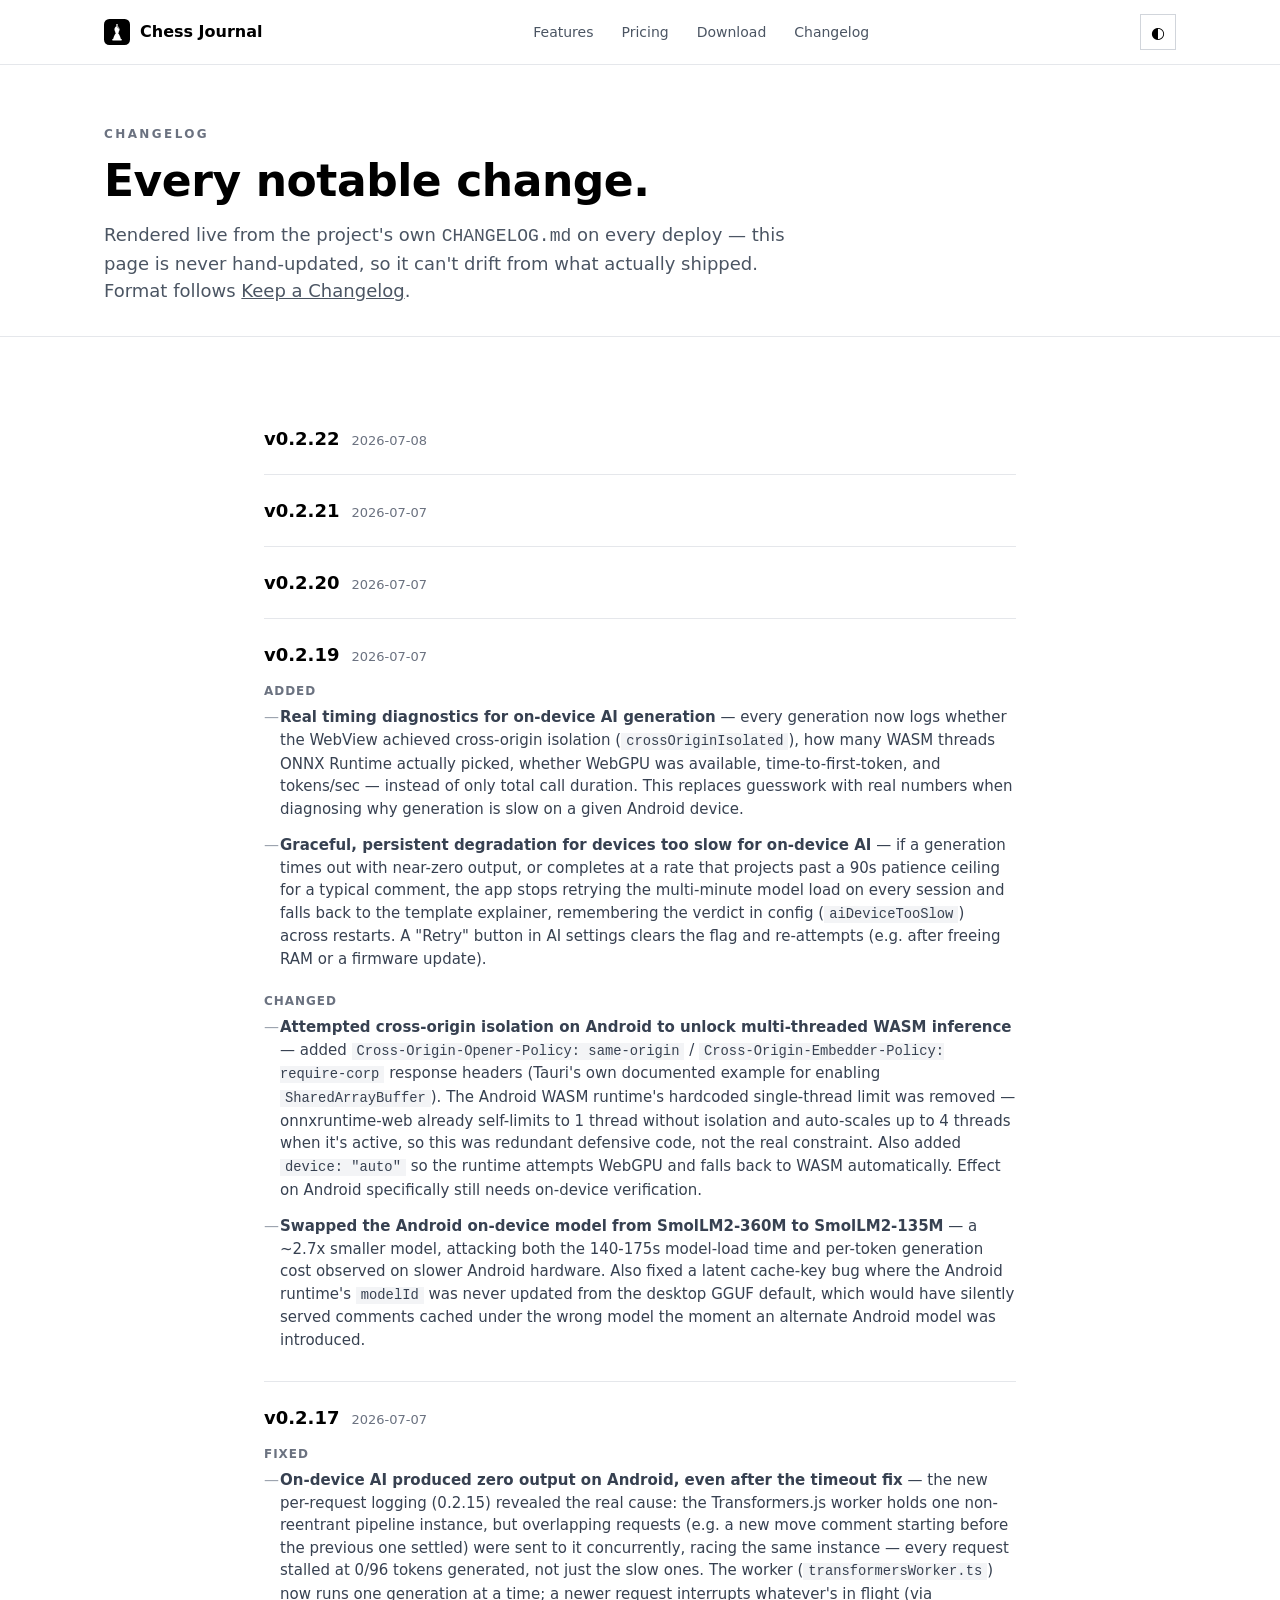
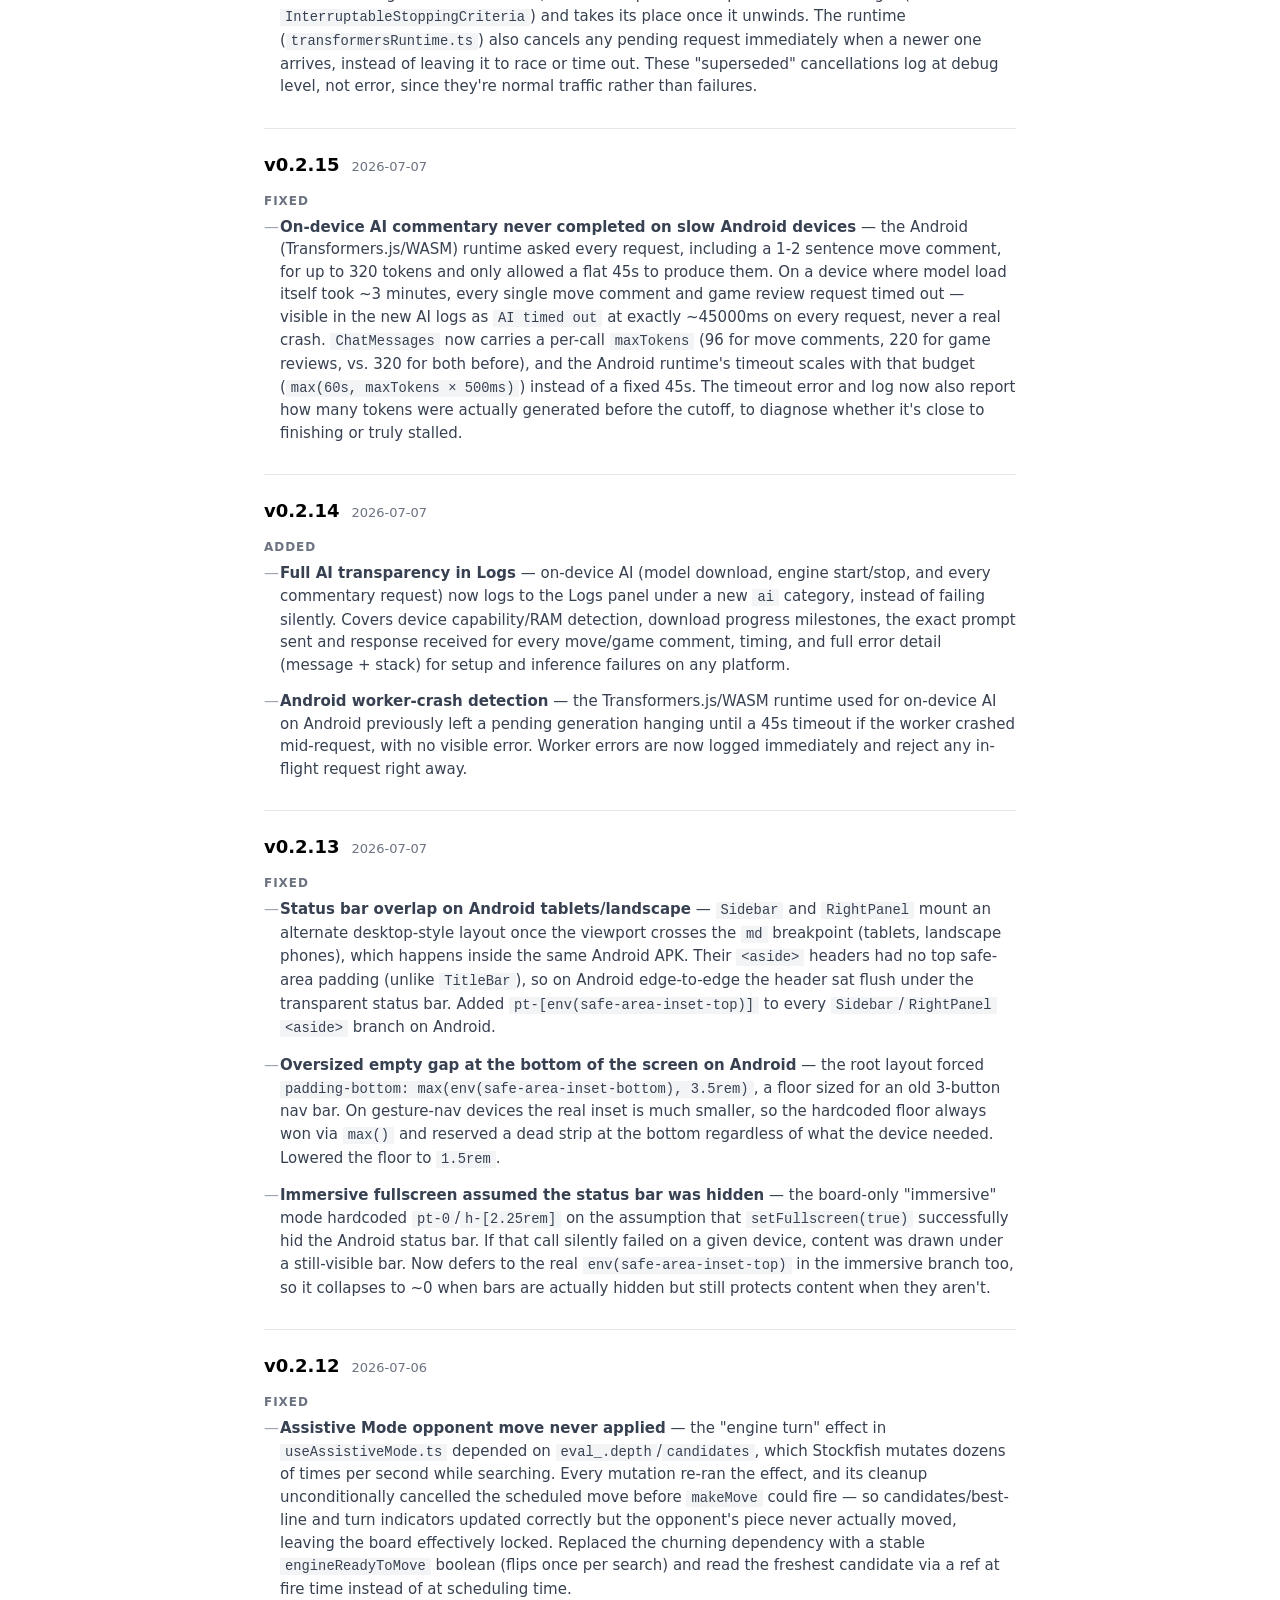
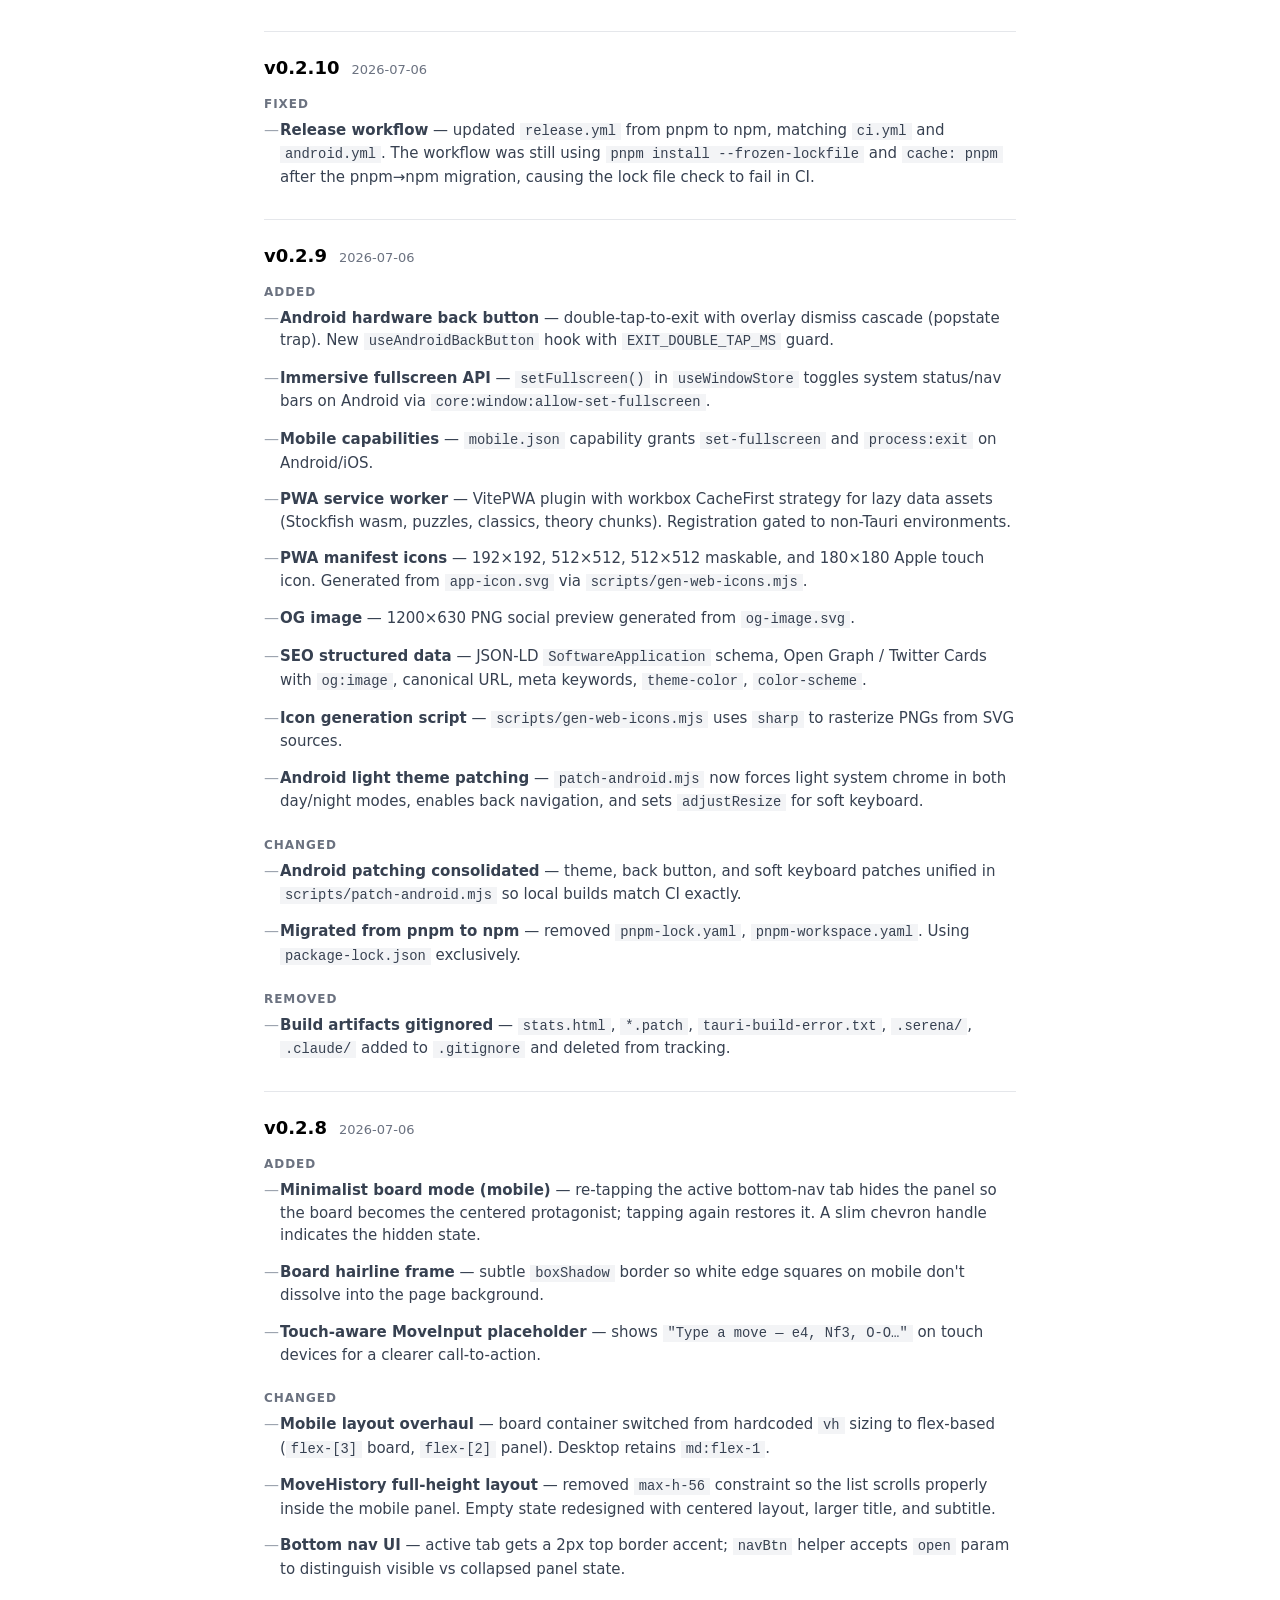
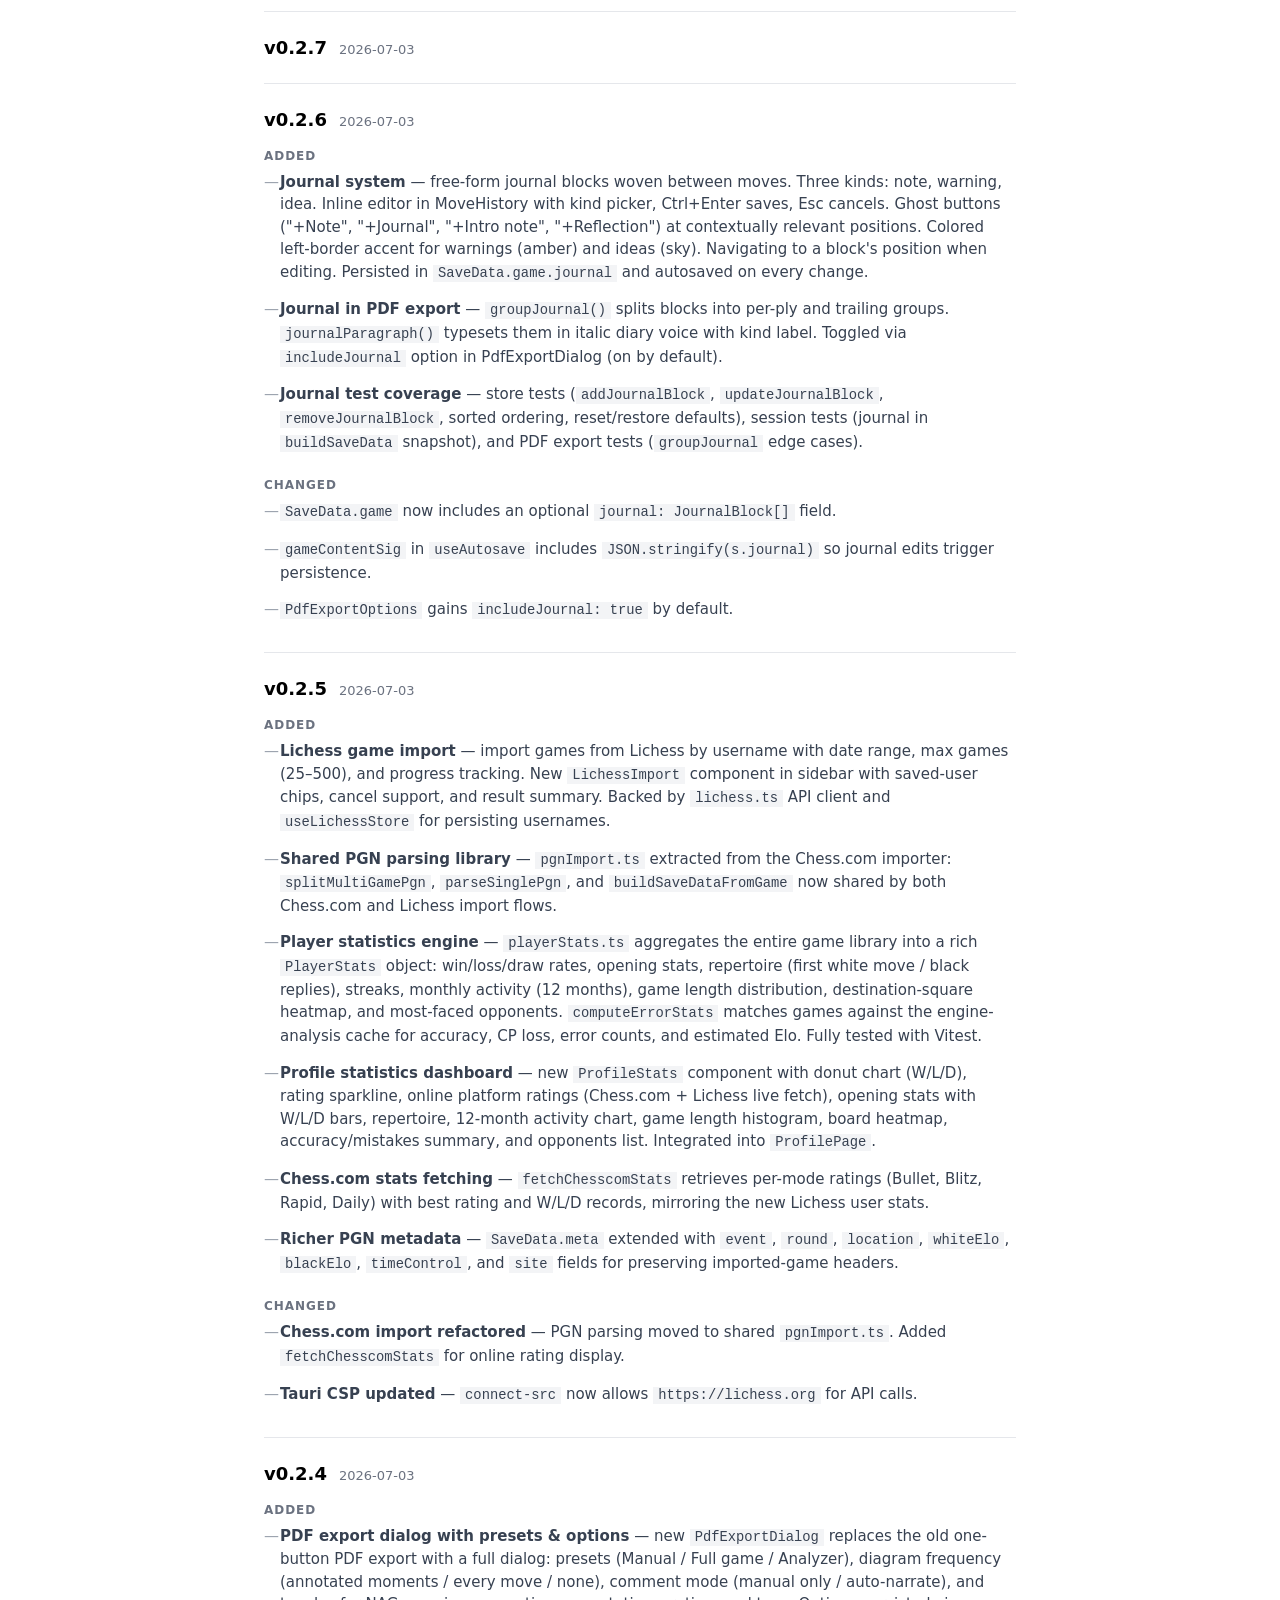
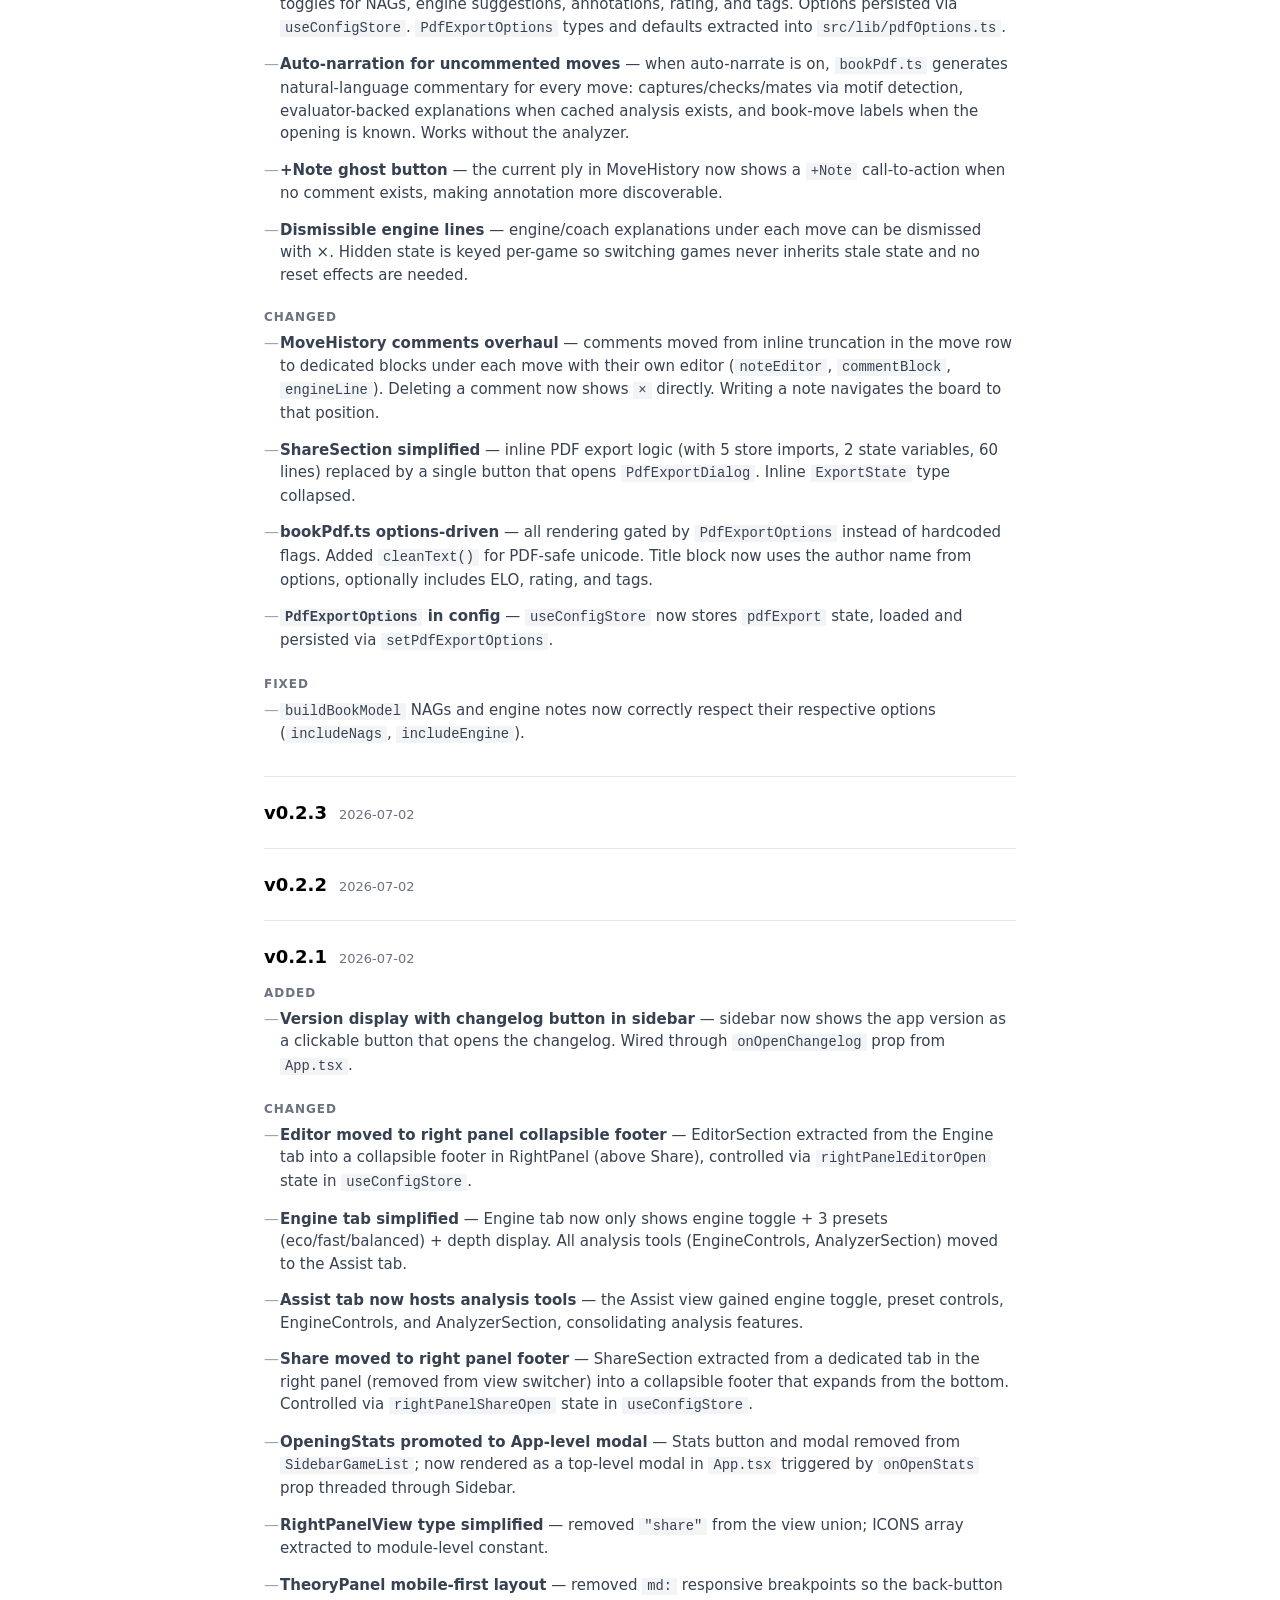
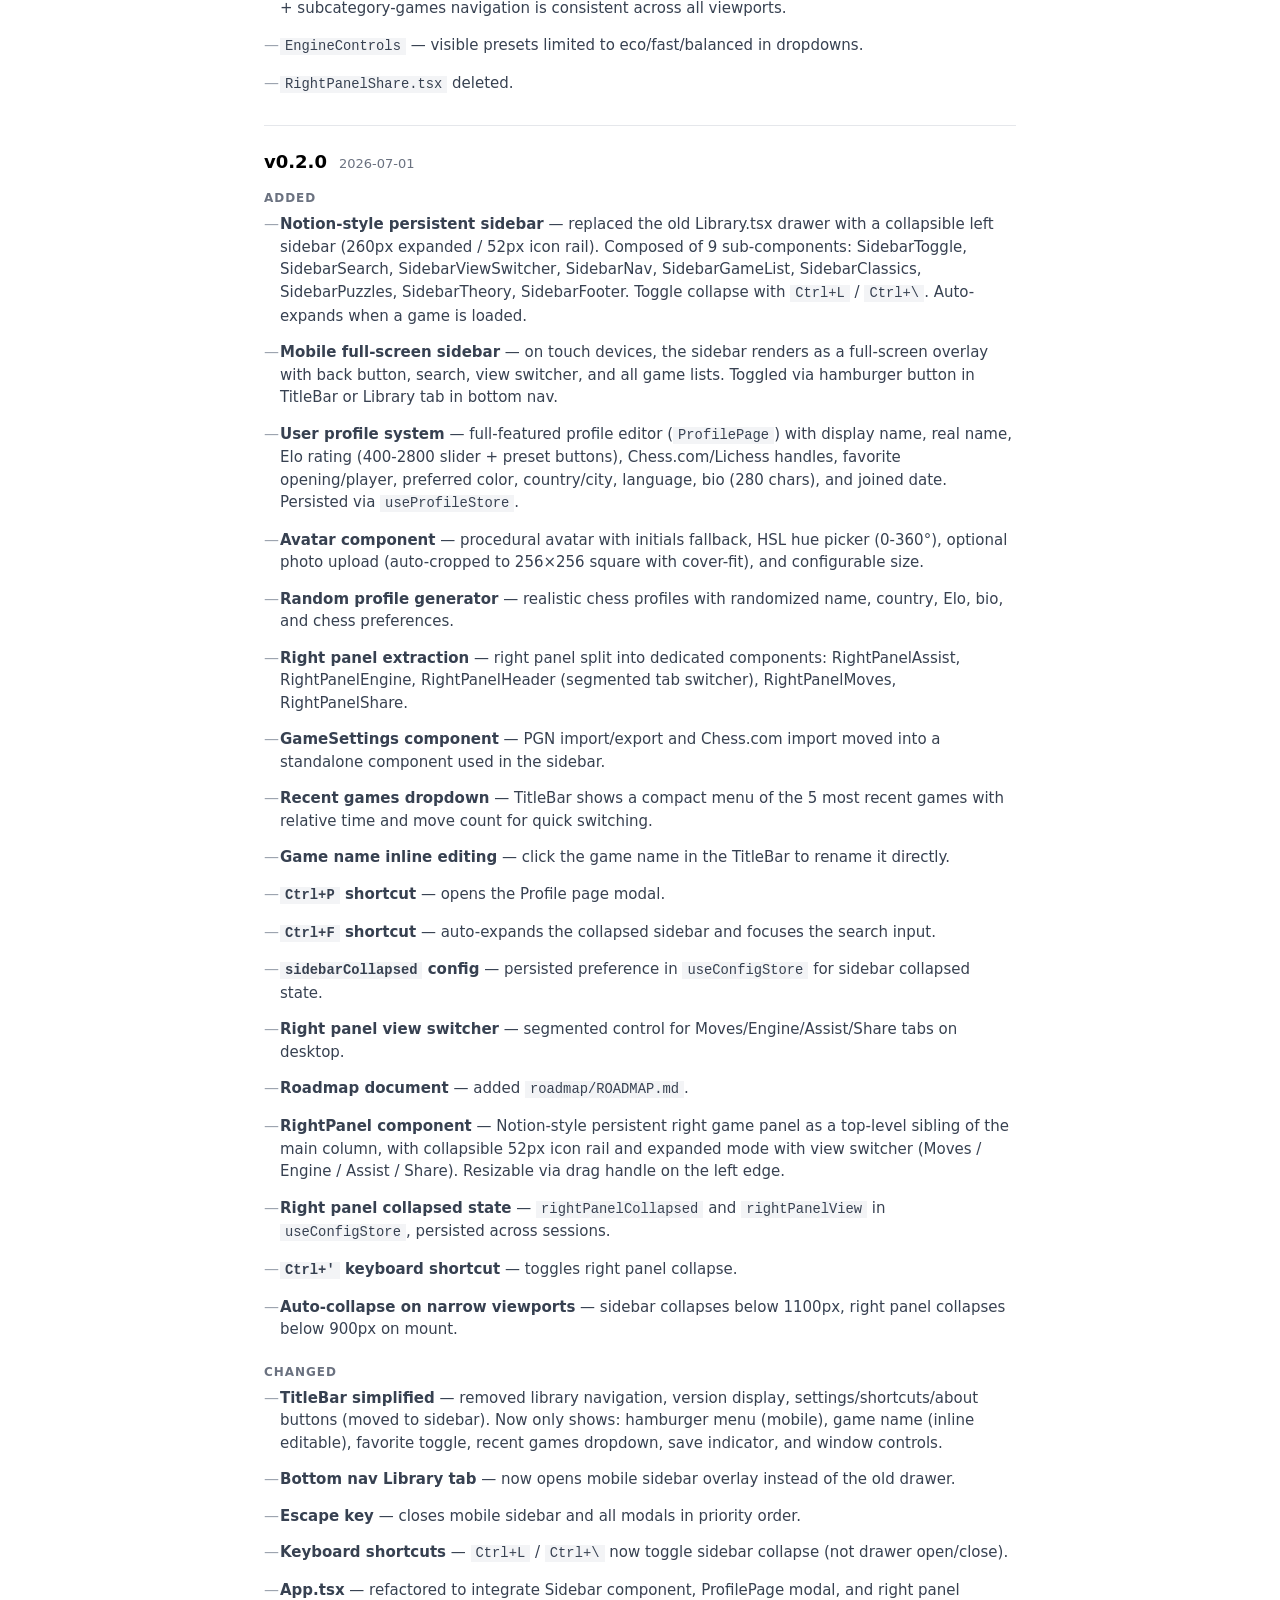
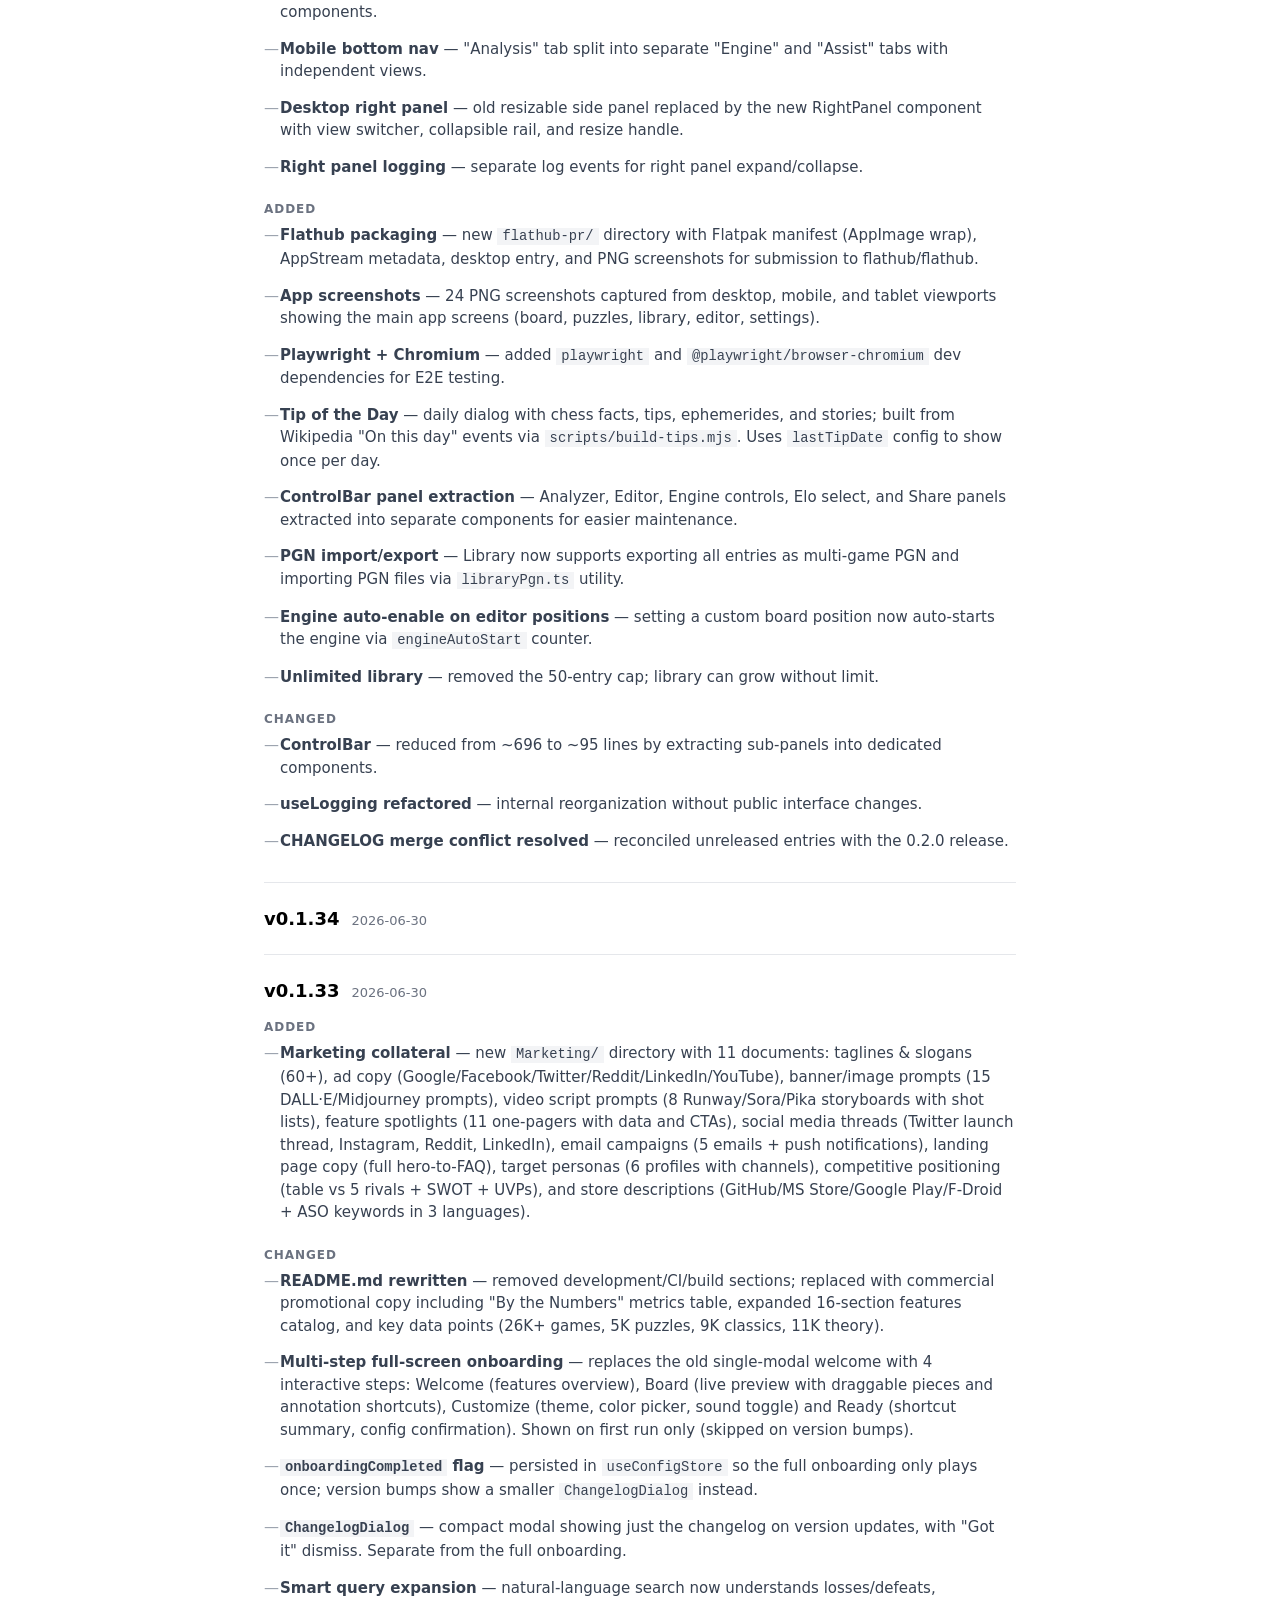
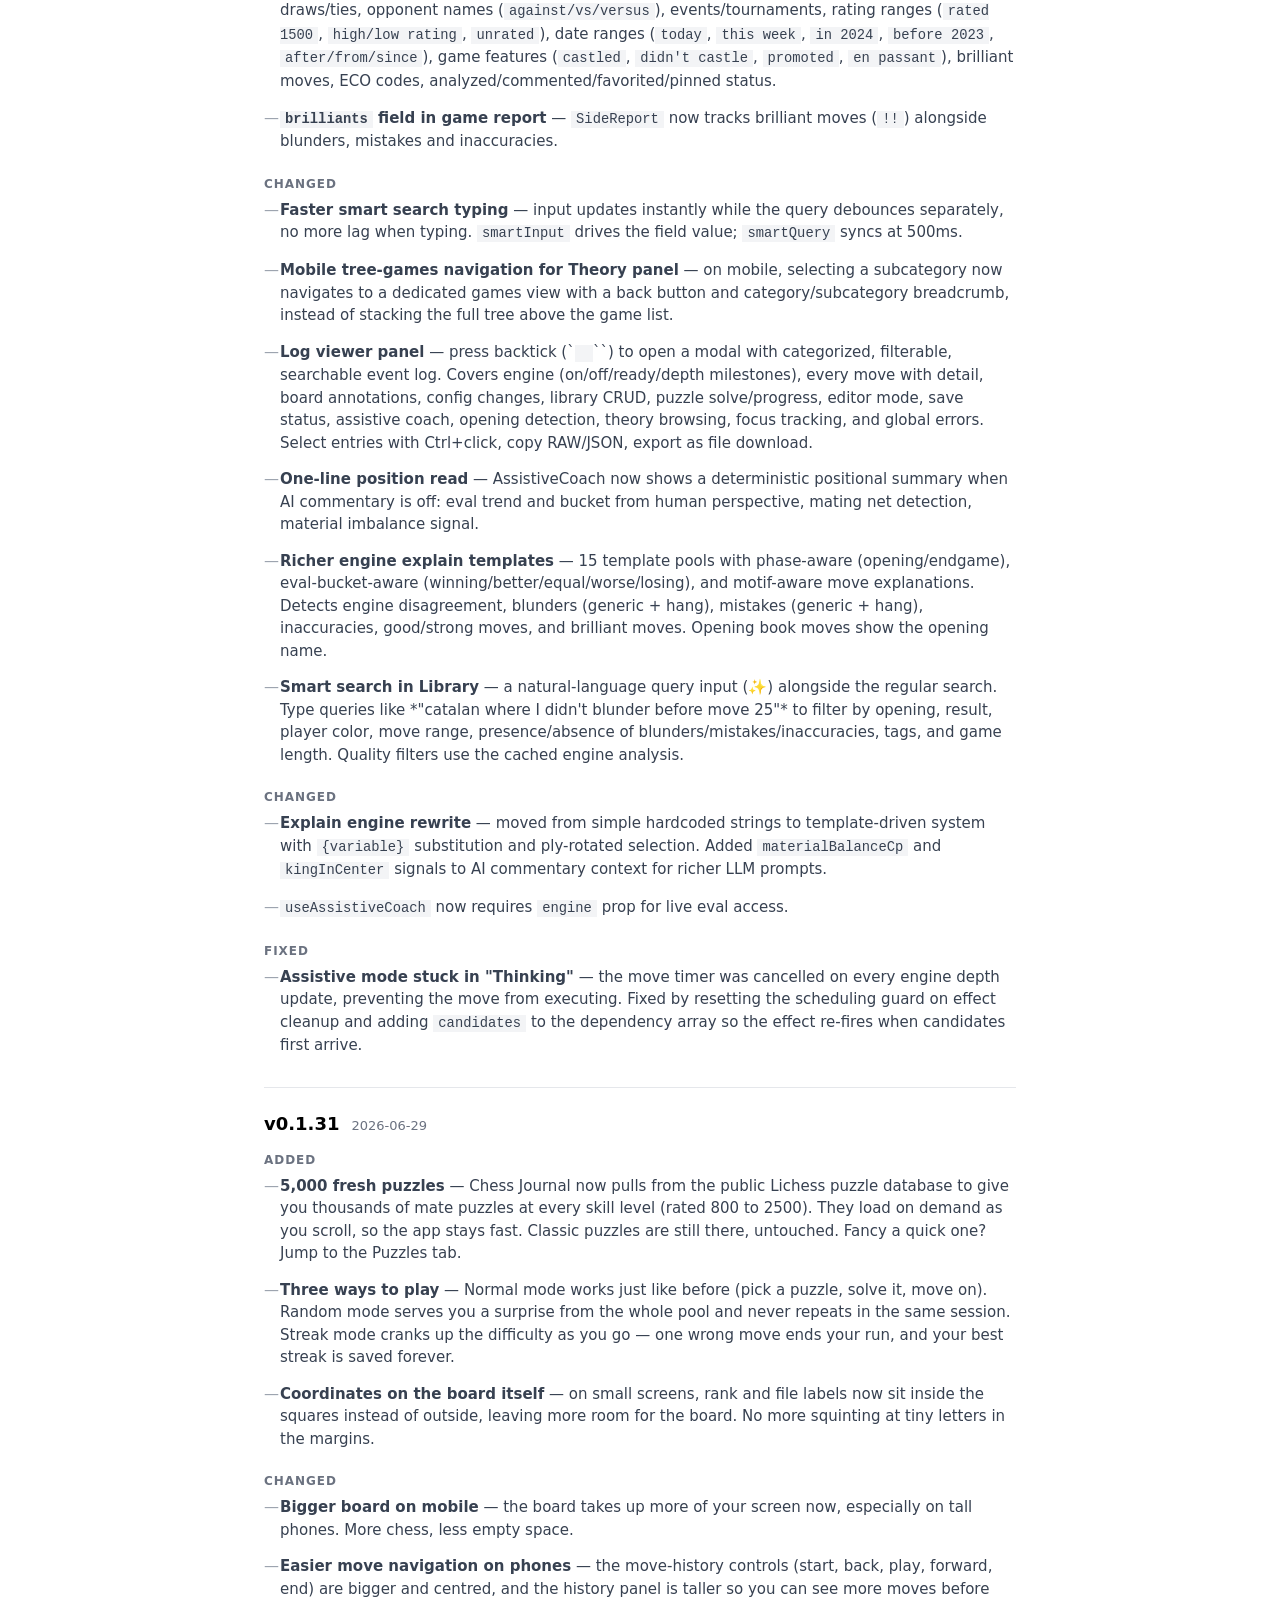
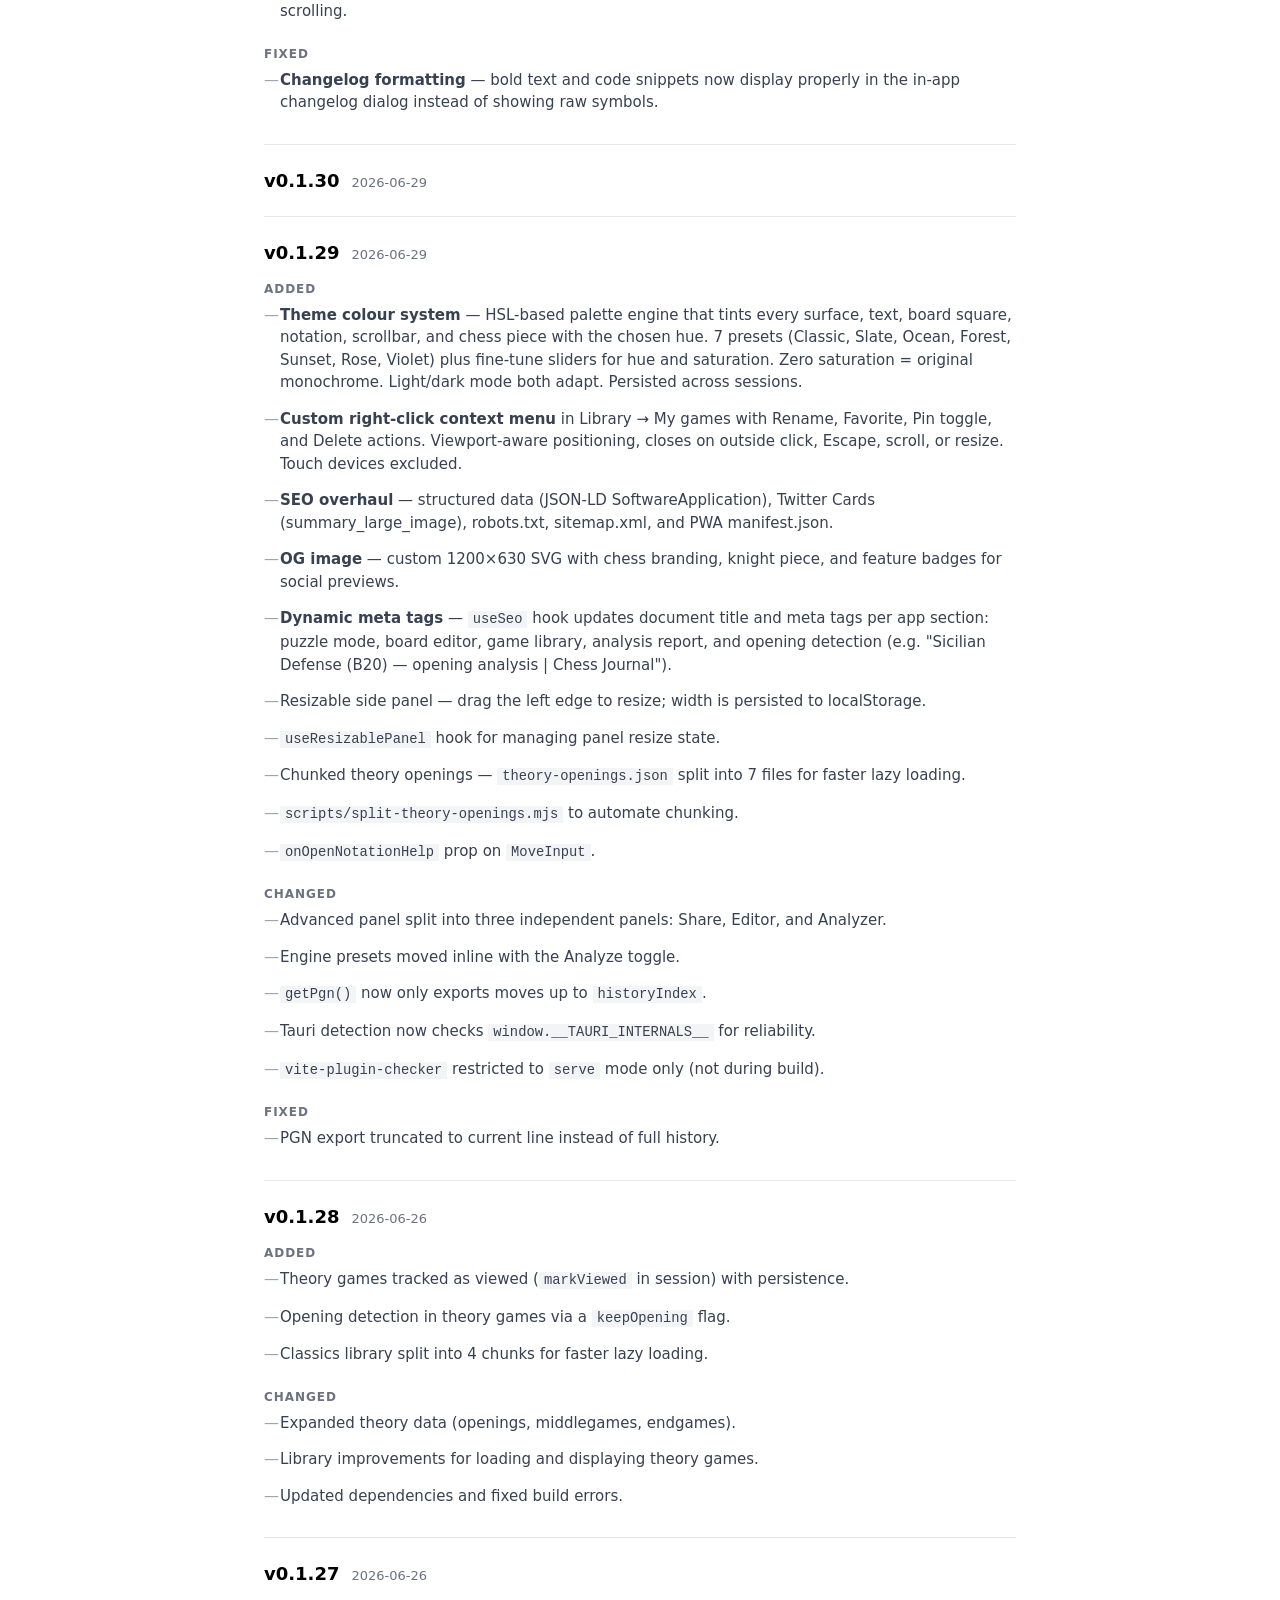
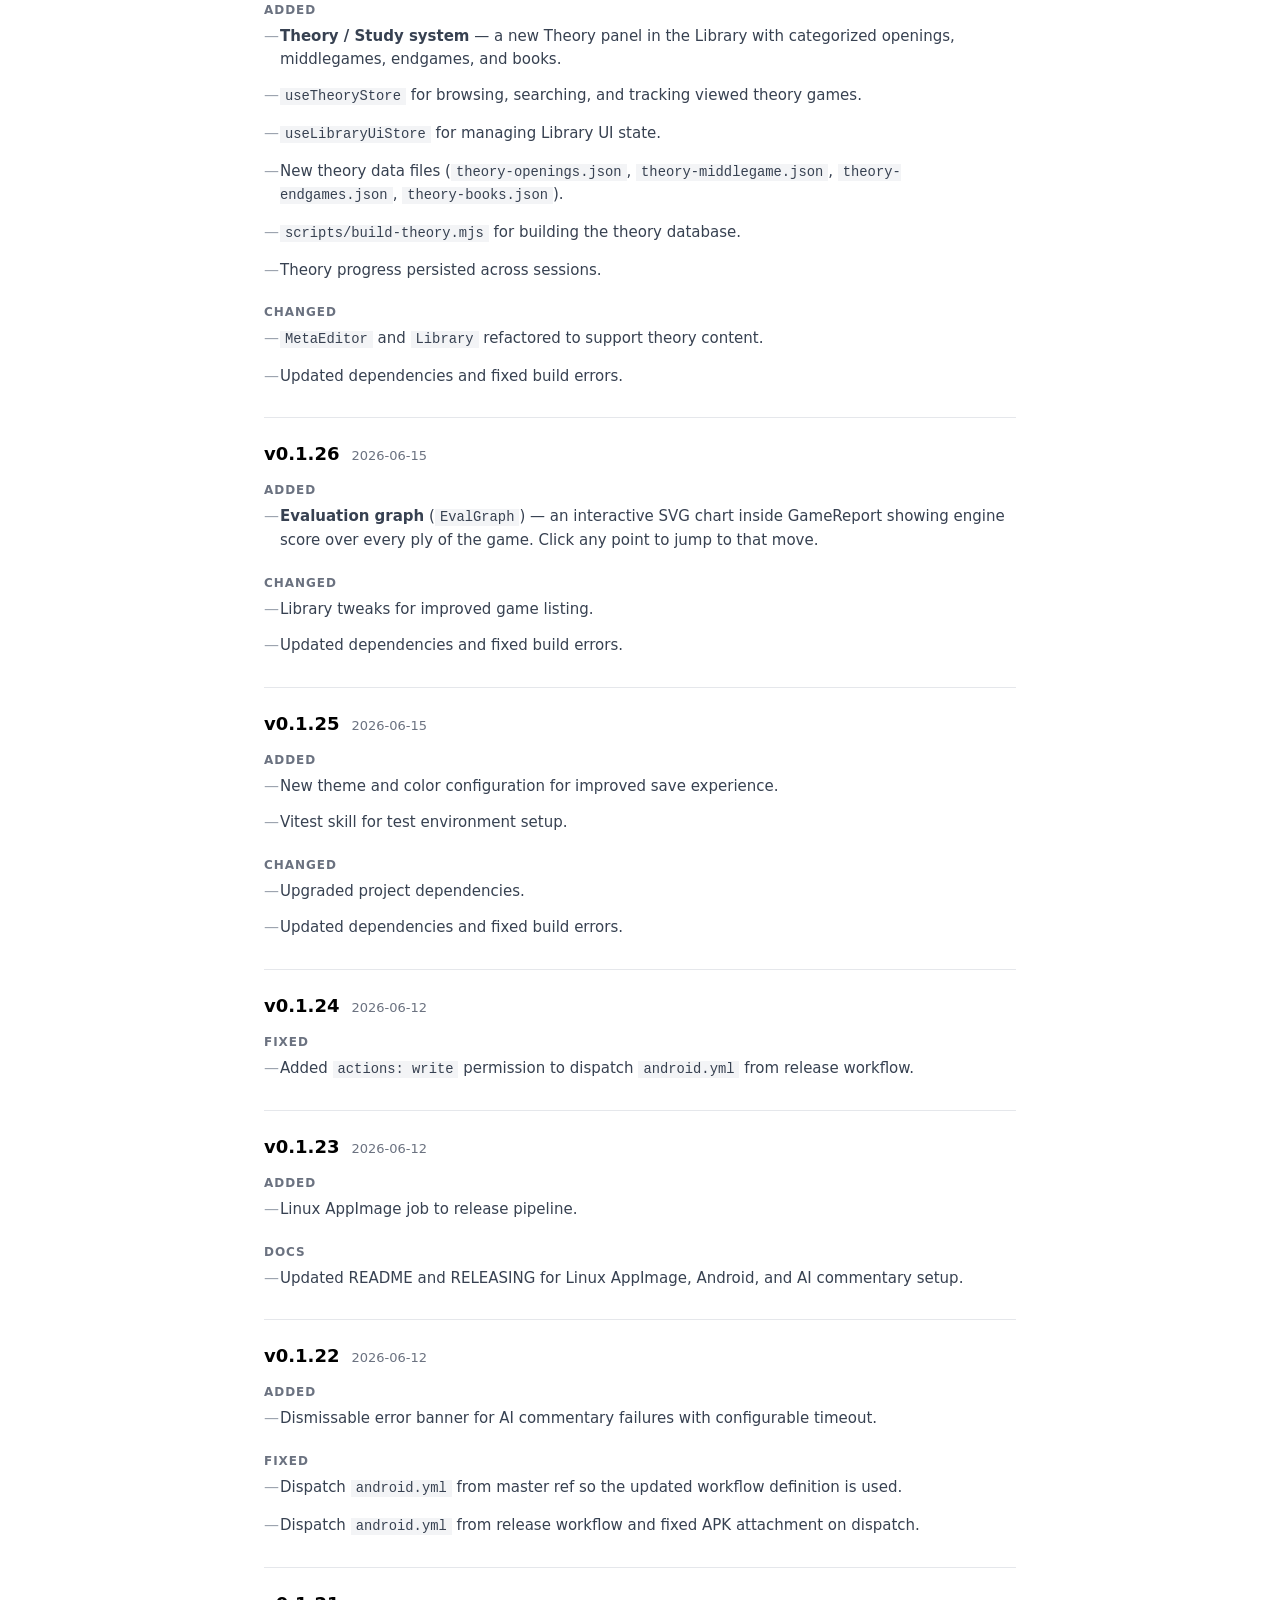
==== commit 434047b4: "Publish Chess Journal site from sazardev/chess-journal@5425ddd9fb8fb92c5a33522c9a9e8d81723f1d1a" ====
--- a/changelog.html
+++ b/changelog.html
@@ -5,12 +5,57 @@
 <meta name="viewport" content="width=device-width, initial-scale=1" />
 <title>Changelog — Chess Journal</title>
 <meta name="description" content="Every notable change to Chess Journal, version by version — pulled live from the project's own CHANGELOG.md." />
-<link rel="canonical" href="https://sazardev.github.io/chess-journal/changelog.html" />
+<meta name="author" content="sazardev" />
+<meta name="robots" content="index, follow, max-image-preview:large, max-snippet:-1" />
+<link rel="canonical" href="https://sazardev.github.io/chess-journal-site/changelog.html" />
+<link rel="manifest" href="./site.webmanifest" />
+<link rel="icon" href="./favicon.ico" sizes="any" />
 <link rel="icon" type="image/svg+xml" href="./assets/img/brand/favicon.svg" />
+<link rel="apple-touch-icon" href="./assets/img/brand/apple-touch-icon.png" />
 <meta name="theme-color" content="#ffffff" media="(prefers-color-scheme: light)" />
 <meta name="theme-color" content="#0c0c0d" media="(prefers-color-scheme: dark)" />
+
+<meta property="og:type" content="website" />
+<meta property="og:site_name" content="Chess Journal" />
+<meta property="og:title" content="Changelog — Chess Journal" />
+<meta property="og:description" content="Every notable change to Chess Journal, version by version — pulled live from the project's own CHANGELOG.md." />
+<meta property="og:url" content="https://sazardev.github.io/chess-journal-site/changelog.html" />
+<meta property="og:locale" content="en_US" />
+<meta property="og:image" content="https://sazardev.github.io/chess-journal-site/assets/img/brand/og-image.png" />
+<meta property="og:image:width" content="1200" />
+<meta property="og:image:height" content="630" />
+<meta property="og:image:alt" content="Chess Journal — your gamebook for chess" />
+<meta name="twitter:card" content="summary_large_image" />
+<meta name="twitter:title" content="Changelog — Chess Journal" />
+<meta name="twitter:description" content="Every notable change to Chess Journal, version by version." />
+<meta name="twitter:image" content="https://sazardev.github.io/chess-journal-site/assets/img/brand/og-image.png" />
+
 <link href="https://api.fontshare.com/v2/css?f[]=general-sans@400,500,600,700&display=swap" rel="stylesheet" />
 <link rel="stylesheet" href="./assets/css/style.css" />
+
+<script type="application/ld+json">
+{
+  "@context": "https://schema.org",
+  "@graph": [
+    {
+      "@type": "WebPage",
+      "name": "Changelog — Chess Journal",
+      "url": "https://sazardev.github.io/chess-journal-site/changelog.html",
+      "description": "Every notable change to Chess Journal, version by version — pulled live from the project's own CHANGELOG.md.",
+      "inLanguage": "en",
+      "isPartOf": { "@id": "https://sazardev.github.io/chess-journal-site/#website" },
+      "author": { "@id": "https://sazardev.github.io/chess-journal-site/#author" }
+    },
+    {
+      "@type": "BreadcrumbList",
+      "itemListElement": [
+        { "@type": "ListItem", "position": 1, "name": "Chess Journal", "item": "https://sazardev.github.io/chess-journal-site/" },
+        { "@type": "ListItem", "position": 2, "name": "Changelog", "item": "https://sazardev.github.io/chess-journal-site/changelog.html" }
+      ]
+    }
+  ]
+}
+</script>
 </head>
 <body>
 
--- a/assets/css/style.css
+++ b/assets/css/style.css
@@ -236,7 +236,10 @@
   gap: 14px;
 }
 
-.nav-toggle {
+/* Compound selector so this reliably beats the plain .icon-btn rule below —
+   two same-specificity single-class rules would otherwise resolve by source
+   order, which previously left the toggle visible at every width. */
+.icon-btn.nav-toggle {
   display: none;
 }
 
@@ -264,8 +267,8 @@
     border-bottom: 1px solid var(--c-gray-100);
   }
 
-  .nav-toggle {
-    display: block;
+  .icon-btn.nav-toggle {
+    display: inline-flex;
   }
 }
 
@@ -395,6 +398,12 @@
   border-style: dashed;
 }
 
+.chip-solid {
+  background: var(--c-black);
+  border-color: var(--c-black);
+  color: var(--c-white);
+}
+
 /* ---------- trust bar ---------- */
 
 .trust-bar {
@@ -658,32 +667,104 @@
   cursor: pointer;
 }
 
-/* ---------- video grid ---------- */
-
-.video-feature {
+/* ---------- video showcase ---------- */
+
+.video-hero {
+  position: relative;
   border: 1px solid var(--c-gray-200);
-  margin-bottom: 40px;
-}
-
-.video-feature video {
+  margin-bottom: 20px;
+}
+
+.video-hero video {
   width: 100%;
   background: #000;
-}
-
-.video-feature figcaption {
+  aspect-ratio: 16 / 9;
+  object-fit: cover;
+}
+
+.video-hero-tag {
+  position: absolute;
+  top: 14px;
+  left: 14px;
+  z-index: 2;
+}
+
+.video-hero figcaption {
+  padding: 18px 20px;
+  font-size: 19px;
+  font-weight: 600;
+  color: var(--c-black);
+  border-top: 1px solid var(--c-gray-200);
+}
+
+@media (max-width: 640px) {
+  .video-hero figcaption {
+    font-size: 16px;
+    padding: 14px 16px;
+  }
+}
+
+/* pitch + full walkthrough: same landscape footage, one step down from the hero */
+
+.video-row {
+  display: grid;
+  grid-template-columns: 1fr 1fr;
+  gap: 16px;
+  margin-bottom: 40px;
+}
+
+@media (max-width: 700px) {
+  .video-row {
+    grid-template-columns: 1fr;
+  }
+}
+
+.video-wide {
+  border: 1px solid var(--c-gray-200);
+  overflow: hidden;
+  transition: border-color 200ms ease;
+}
+
+.video-wide:hover {
+  border-color: var(--c-black);
+}
+
+.video-wide video {
+  width: 100%;
+  background: #000;
+  aspect-ratio: 16 / 9;
+  object-fit: cover;
+  filter: brightness(0.62);
+  transition:
+    filter 300ms ease,
+    transform 400ms ease;
+}
+
+.video-wide:hover video {
+  filter: brightness(1);
+  transform: scale(1.02);
+}
+
+.video-wide figcaption {
+  display: flex;
+  align-items: center;
+  justify-content: space-between;
+  gap: 10px;
   padding: 14px 18px;
   font-size: 14px;
   color: var(--c-gray-600);
   border-top: 1px solid var(--c-gray-200);
 }
 
+/* opening / classic clips: quiet until hovered, then come to life */
+
 .video-grid {
   display: grid;
-  grid-template-columns: repeat(3, 1fr);
+  grid-template-columns: repeat(4, 1fr);
   gap: 16px;
 }
 
-@media (max-width: 760px) {
+@media (max-width: 900px) {
   .video-grid {
     grid-template-columns: repeat(2, 1fr);
   }
@@ -697,6 +778,12 @@
 
 .video-card {
   border: 1px solid var(--c-gray-200);
+  overflow: hidden;
+  transition: border-color 200ms ease;
+}
+
+.video-card:hover {
+  border-color: var(--c-black);
 }
 
 .video-card video {
@@ -704,6 +791,15 @@
   background: #000;
   aspect-ratio: 9/16;
   object-fit: cover;
+  filter: brightness(0.58);
+  transition:
+    filter 300ms ease,
+    transform 400ms ease;
+}
+
+.video-card:hover video {
+  filter: brightness(1);
+  transform: scale(1.05);
 }
 
 .video-card figcaption {
@@ -1041,9 +1137,10 @@
   display: grid;
   grid-template-columns: repeat(8, 1fr);
   grid-template-rows: repeat(8, 1fr);
-  width: min(420px, 100%);
+  width: min(560px, 100%);
   aspect-ratio: 1;
-  border: 1px solid var(--c-black);
+  margin-inline: auto;
+  transition: opacity 220ms ease;
 }
 
 .hero-board .sq {
